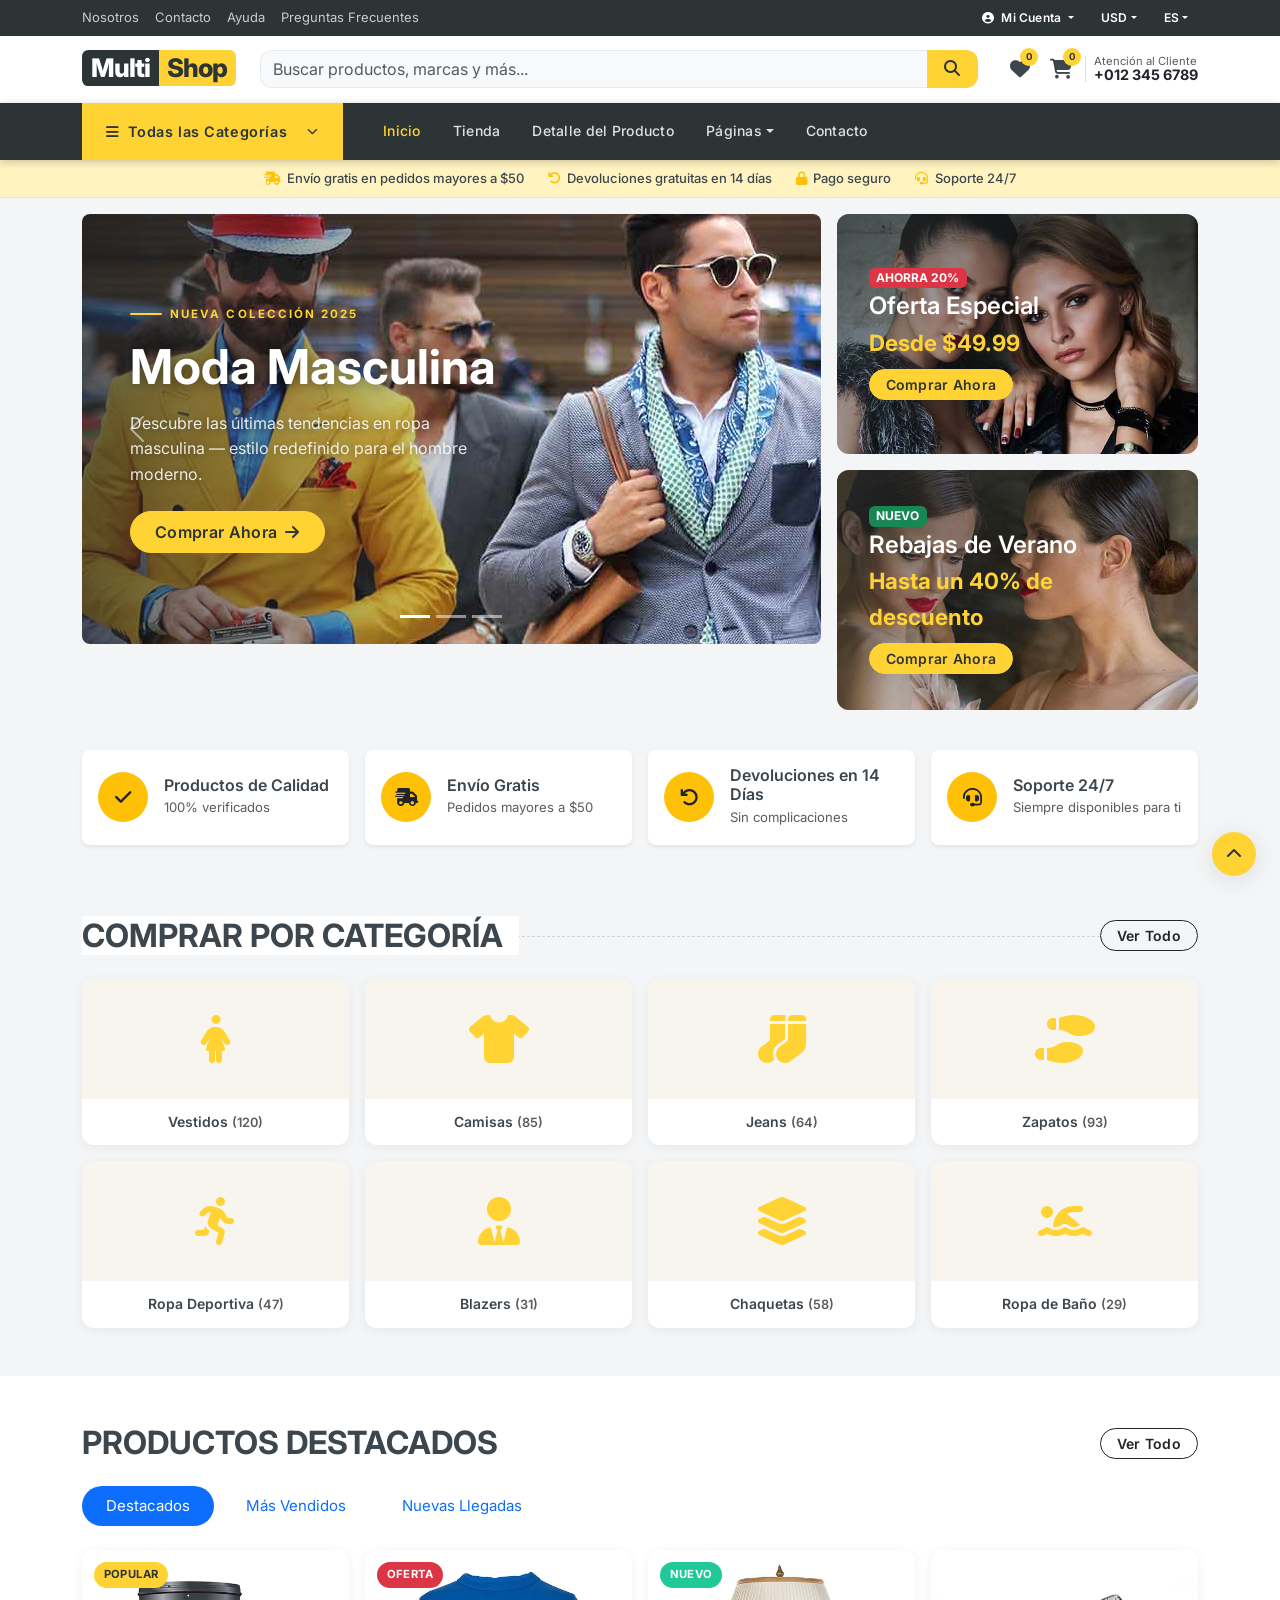
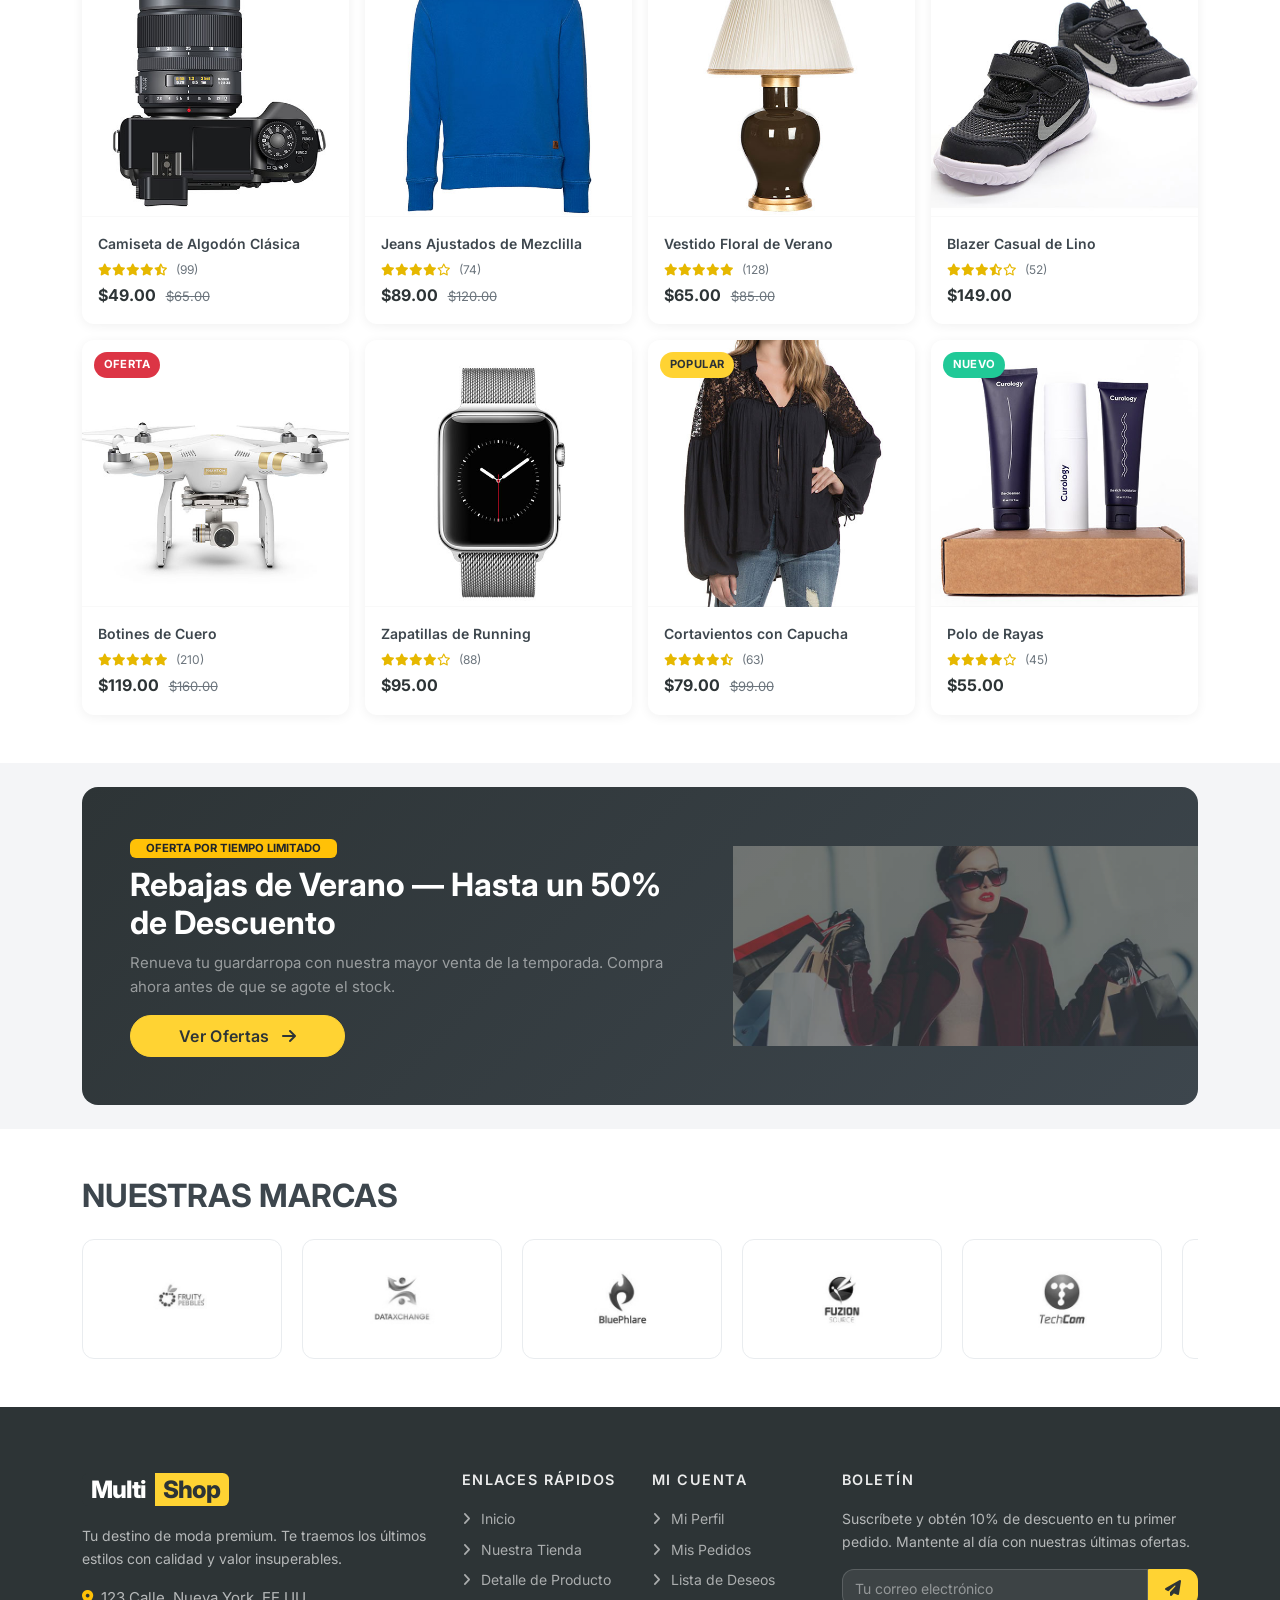
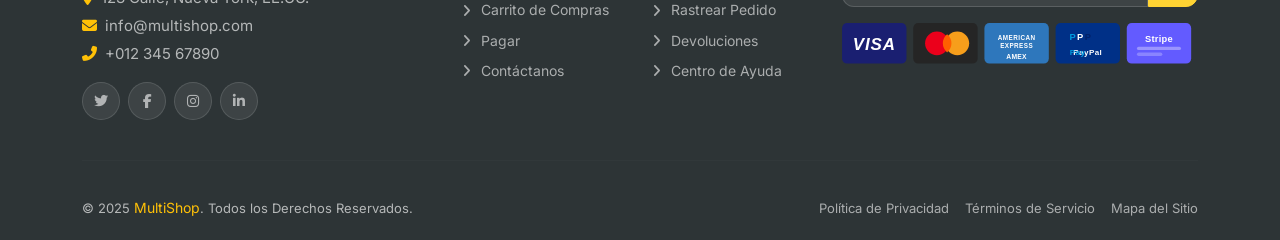
==== index.html @ b3a71e6d "Primer commit" ====
<!DOCTYPE html>
<html lang="es">
<head>
    <meta charset="utf-8">
    <title>MultiShop - Tienda de Moda en Línea</title>
    <meta name="viewport" content="width=device-width, initial-scale=1.0">
    <meta name="description" content="MultiShop - Tu destino de moda premium en línea">

    <!-- Favicon -->
    <link href="img/favicon.ico" rel="icon">

    <!-- Google Fonts: Inter -->
    <link rel="preconnect" href="https://fonts.googleapis.com">
    <link rel="preconnect" href="https://fonts.gstatic.com" crossorigin>
    <link href="https://fonts.googleapis.com/css2?family=Inter:wght@400;500;600;700;800&display=swap" rel="stylesheet">

    <!-- Font Awesome 6 -->
    <link href="https://cdnjs.cloudflare.com/ajax/libs/font-awesome/6.4.0/css/all.min.css" rel="stylesheet">

    <!-- Bootstrap 5.3 -->
    <link href="https://cdn.jsdelivr.net/npm/bootstrap@5.3.2/dist/css/bootstrap.min.css" rel="stylesheet">

    <!-- Custom CSS -->
    <link href="css/style.css" rel="stylesheet">
</head>
<body>

<!-- ===== TOPBAR ===== -->
<div class="topbar">
    <div class="container-xl">
        <div class="row align-items-center">
            <div class="col-lg-6 d-none d-lg-flex gap-3">
                <a href="#">Nosotros</a>
                <a href="contact.html">Contacto</a>
                <a href="#">Ayuda</a>
                <a href="#">Preguntas Frecuentes</a>
            </div>
            <div class="col-lg-6 d-flex align-items-center justify-content-center justify-content-lg-end gap-2">
                <div class="dropdown">
                    <button class="btn btn-sm btn-outline-secondary text-white border-0 dropdown-toggle" type="button" data-bs-toggle="dropdown">
                        <i class="fa fa-user-circle me-1"></i> Mi Cuenta
                    </button>
                    <ul class="dropdown-menu dropdown-menu-end">
                        <li><a class="dropdown-item" href="#"><i class="fa fa-sign-in-alt me-2"></i>Iniciar sesión</a></li>
                        <li><a class="dropdown-item" href="#"><i class="fa fa-user-plus me-2"></i>Registrarse</a></li>
                    </ul>
                </div>
                <div class="dropdown">
                    <button class="btn btn-sm btn-outline-secondary text-white border-0 dropdown-toggle" type="button" data-bs-toggle="dropdown">USD</button>
                    <ul class="dropdown-menu dropdown-menu-end">
                        <li><button class="dropdown-item" type="button">EUR</button></li>
                        <li><button class="dropdown-item" type="button">GBP</button></li>
                        <li><button class="dropdown-item" type="button">CAD</button></li>
                    </ul>
                </div>
                <div class="dropdown">
                    <button class="btn btn-sm btn-outline-secondary text-white border-0 dropdown-toggle" type="button" data-bs-toggle="dropdown">ES</button>
                    <ul class="dropdown-menu dropdown-menu-end">
                        <li><button class="dropdown-item" type="button">EN</button></li>
                        <li><button class="dropdown-item" type="button">FR</button></li>
                        <li><button class="dropdown-item" type="button">DE</button></li>
                    </ul>
                </div>
            </div>
        </div>
    </div>
</div>
<!-- ===== /TOPBAR ===== -->

<!-- ===== HEADER ===== -->
<header class="site-header">
    <div class="container-xl">
        <div class="row align-items-center gy-2">
            <div class="col-auto">
                <a href="index.html" class="text-decoration-none d-flex align-items-center">
                    <span class="site-logo">
                        <span class="logo-part-1">Multi</span><span class="logo-part-2">Shop</span>
                    </span>
                </a>
            </div>
            <div class="col">
                <form class="search-bar d-flex" action="#">
                    <input type="text" class="form-control" placeholder="Buscar productos, marcas y más...">
                    <button class="btn-search" type="submit"><i class="fa fa-search"></i></button>
                </form>
            </div>
            <div class="col-auto header-icons d-none d-lg-flex align-items-center gap-1">
                <a href="#" title="Lista de Deseos">
                    <i class="fa fa-heart"></i>
                    <span class="badge-count">0</span>
                </a>
                <a href="cart.html" title="Carrito">
                    <i class="fa fa-shopping-cart"></i>
                    <span class="badge-count">0</span>
                </a>
                <div class="ps-2 border-start">
                    <div class="d-flex flex-column lh-1">
                        <small class="text-muted" style="font-size:.7rem;">Atención al Cliente</small>
                        <strong class="text-dark" style="font-size:.9rem;">+012 345 6789</strong>
                    </div>
                </div>
            </div>
        </div>
    </div>
</header>
<!-- ===== /HEADER ===== -->

<!-- ===== MAIN NAVBAR ===== -->
<div class="main-nav">
    <div class="container-xl">
        <div class="row">
            <!-- Categories dropdown -->
            <div class="col-lg-3 d-none d-lg-flex align-items-stretch position-relative">
                <button class="cat-dropdown-btn w-100 d-flex align-items-center justify-content-between"
                    type="button" data-bs-toggle="collapse" data-bs-target="#catSidebar" aria-expanded="false">
                    <span><i class="fa fa-bars me-2"></i>Todas las Categorías</span>
                    <i class="fa fa-chevron-down fa-xs"></i>
                </button>
                <div class="collapse cat-sidebar" id="catSidebar">
                    <div class="nav flex-column">
                        <div class="nav-item dropdown dropend">
                            <a class="nav-link dropdown-toggle" href="#" data-bs-toggle="dropdown">
                                <span><i class="fa fa-tshirt me-2 text-muted"></i>Vestidos</span>
                                <i class="fa fa-chevron-right fa-xs"></i>
                            </a>
                            <ul class="dropdown-menu">
                                <li><a class="dropdown-item" href="#">Vestidos de Hombre</a></li>
                                <li><a class="dropdown-item" href="#">Vestidos de Mujer</a></li>
                                <li><a class="dropdown-item" href="#">Ropa de Bebé</a></li>
                            </ul>
                        </div>
                        <a href="#" class="nav-link"><i class="fa fa-vest me-2 text-muted"></i>Camisas</a>
                        <a href="#" class="nav-link"><i class="fa fa-socks me-2 text-muted"></i>Jeans</a>
                        <a href="#" class="nav-link"><i class="fa fa-swimmer me-2 text-muted"></i>Ropa de Baño</a>
                        <a href="#" class="nav-link"><i class="fa fa-bed me-2 text-muted"></i>Ropa de Dormir</a>
                        <a href="#" class="nav-link"><i class="fa fa-running me-2 text-muted"></i>Ropa Deportiva</a>
                        <a href="#" class="nav-link"><i class="fa fa-user me-2 text-muted"></i>Monos</a>
                        <a href="#" class="nav-link"><i class="fa fa-briefcase me-2 text-muted"></i>Blazers</a>
                        <a href="#" class="nav-link"><i class="fa fa-wind me-2 text-muted"></i>Chaquetas</a>
                        <a href="#" class="nav-link"><i class="fa fa-shoe-prints me-2 text-muted"></i>Zapatos</a>
                    </div>
                </div>
            </div>
            <!-- Main menu -->
            <div class="col-lg-9">
                <nav class="navbar navbar-expand-lg navbar-dark bg-transparent py-0">
                    <a href="index.html" class="text-decoration-none d-flex d-lg-none align-items-center me-auto py-2">
                        <span class="logo-part-1" style="font-size:1.3rem;">Multi</span><span class="logo-part-2" style="font-size:1.3rem;">Shop</span>
                    </a>
                    <button class="navbar-toggler ms-2" type="button" data-bs-toggle="collapse" data-bs-target="#mainNav">
                        <span class="navbar-toggler-icon"></span>
                    </button>
                    <div class="collapse navbar-collapse" id="mainNav">
                        <ul class="navbar-nav me-auto py-0">
                            <li class="nav-item"><a class="nav-link active" href="index.html">Inicio</a></li>
                            <li class="nav-item"><a class="nav-link" href="shop.html">Tienda</a></li>
                            <li class="nav-item"><a class="nav-link" href="detail.html">Detalle del Producto</a></li>
                            <li class="nav-item dropdown">
                                <a class="nav-link dropdown-toggle" href="#" data-bs-toggle="dropdown">Páginas</a>
                                <ul class="dropdown-menu">
                                    <li><a class="dropdown-item" href="cart.html">Carrito de Compras</a></li>
                                    <li><a class="dropdown-item" href="checkout.html">Pagar</a></li>
                                </ul>
                            </li>
                            <li class="nav-item"><a class="nav-link" href="contact.html">Contacto</a></li>
                        </ul>
                        <div class="d-flex d-lg-none align-items-center gap-3 py-2">
                            <a href="#" class="text-white"><i class="fa fa-heart"></i> Lista de Deseos</a>
                            <a href="cart.html" class="text-white"><i class="fa fa-shopping-cart"></i> Carrito</a>
                        </div>
                    </div>
                </nav>
            </div>
        </div>
    </div>
</div>
<!-- ===== /MAIN NAVBAR ===== -->

<!-- ===== INFO BAR ===== -->
<div class="info-bar d-none d-md-block">
    <div class="container-xl">
        <div class="row justify-content-center">
            <div class="col-auto info-bar-item"><i class="fa fa-shipping-fast text-warning"></i> Envío gratis en pedidos mayores a $50</div>
            <div class="col-auto info-bar-item"><i class="fa fa-undo text-warning"></i> Devoluciones gratuitas en 14 días</div>
            <div class="col-auto info-bar-item"><i class="fa fa-lock text-warning"></i> Pago seguro</div>
            <div class="col-auto info-bar-item"><i class="fa fa-headset text-warning"></i> Soporte 24/7</div>
        </div>
    </div>
</div>
<!-- ===== /INFO BAR ===== -->

<!-- ===== HERO + OFFER BANNERS ===== -->
<section class="py-3">
    <div class="container-xl">
        <div class="row g-3">
            <div class="col-lg-8">
                <div id="header-carousel" class="carousel slide carousel-fade" data-bs-ride="carousel" data-bs-interval="4000">
                    <div class="carousel-indicators">
                        <button type="button" data-bs-target="#header-carousel" data-bs-slide-to="0" class="active"></button>
                        <button type="button" data-bs-target="#header-carousel" data-bs-slide-to="1"></button>
                        <button type="button" data-bs-target="#header-carousel" data-bs-slide-to="2"></button>
                    </div>
                    <div class="carousel-inner rounded-3 overflow-hidden" style="height:430px;">
                        <div class="carousel-item active h-100">
                            <img src="img/carousel-1.jpg" class="d-block w-100 h-100" style="object-fit:cover;" alt="Moda Masculina">
                            <div class="carousel-caption d-flex flex-column justify-content-center text-start ps-5" style="background:linear-gradient(90deg,rgba(30,30,30,.7) 0%,transparent 70%);inset:0;">
                                <div class="d-flex align-items-center gap-2 mb-3">
                                    <span style="display:inline-block;width:32px;height:2px;background:#FFD333;border-radius:2px;"></span>
                                    <span style="font-size:.72rem;font-weight:700;letter-spacing:.18em;color:#FFD333;text-transform:uppercase;">Nueva Colección 2025</span>
                                </div>
                                <h1 class="display-5 fw-800 text-white mb-3" style="text-shadow:0 2px 12px rgba(0,0,0,.4);line-height:1.15;">Moda Masculina</h1>
                                <p class="mb-4 d-none d-md-block" style="color:rgba(255,255,255,.88);font-size:1rem;font-weight:400;max-width:340px;line-height:1.6;text-shadow:0 1px 6px rgba(0,0,0,.3);">Descubre las últimas tendencias en ropa masculina — estilo redefinido para el hombre moderno.</p>
                                <a href="shop.html" class="btn btn-primary rounded-pill px-4 py-2 d-inline-flex align-items-center gap-2" style="width:fit-content;">Comprar Ahora <i class="fa fa-arrow-right"></i></a>
                            </div>
                        </div>
                        <div class="carousel-item h-100">
                            <img src="img/carousel-2.jpg" class="d-block w-100 h-100" style="object-fit:cover;" alt="Moda Femenina">
                            <div class="carousel-caption d-flex flex-column justify-content-center text-start ps-5" style="background:linear-gradient(90deg,rgba(30,30,30,.7) 0%,transparent 70%);inset:0;">
                                <div class="d-flex align-items-center gap-2 mb-3">
                                    <span style="display:inline-block;width:32px;height:2px;background:#FFD333;border-radius:2px;"></span>
                                    <span style="font-size:.72rem;font-weight:700;letter-spacing:.18em;color:#FFD333;text-transform:uppercase;">Tendencia Actual</span>
                                </div>
                                <h1 class="display-5 fw-800 text-white mb-3" style="text-shadow:0 2px 12px rgba(0,0,0,.4);line-height:1.15;">Moda Femenina</h1>
                                <p class="mb-4 d-none d-md-block" style="color:rgba(255,255,255,.88);font-size:1rem;font-weight:400;max-width:340px;line-height:1.6;text-shadow:0 1px 6px rgba(0,0,0,.3);">Estilos elegantes para cada ocasión — desde looks casuales hasta impresionantes conjuntos de noche.</p>
                                <a href="shop.html" class="btn btn-primary rounded-pill px-4 py-2 d-inline-flex align-items-center gap-2" style="width:fit-content;">Comprar Ahora <i class="fa fa-arrow-right"></i></a>
                            </div>
                        </div>
                        <div class="carousel-item h-100">
                            <img src="img/carousel-3.jpg" class="d-block w-100 h-100" style="object-fit:cover;" alt="Colección Infantil">
                            <div class="carousel-caption d-flex flex-column justify-content-center text-start ps-5" style="background:linear-gradient(90deg,rgba(30,30,30,.7) 0%,transparent 70%);inset:0;">
                                <div class="d-flex align-items-center gap-2 mb-3">
                                    <span style="display:inline-block;width:32px;height:2px;background:#FFD333;border-radius:2px;"></span>
                                    <span style="font-size:.72rem;font-weight:700;letter-spacing:.18em;color:#FFD333;text-transform:uppercase;">Ahorra hasta un 30%</span>
                                </div>
                                <h1 class="display-5 fw-800 text-white mb-3" style="text-shadow:0 2px 12px rgba(0,0,0,.4);line-height:1.15;">Colección Infantil</h1>
                                <p class="mb-4 d-none d-md-block" style="color:rgba(255,255,255,.88);font-size:1rem;font-weight:400;max-width:340px;line-height:1.6;text-shadow:0 1px 6px rgba(0,0,0,.3);">Prendas divertidas, cómodas y elegantes diseñadas para moverse y crecer con los más pequeños.</p>
                                <a href="shop.html" class="btn btn-primary rounded-pill px-4 py-2 d-inline-flex align-items-center gap-2" style="width:fit-content;">Comprar Ahora <i class="fa fa-arrow-right"></i></a>
                            </div>
                        </div>
                    </div>
                    <button class="carousel-control-prev" type="button" data-bs-target="#header-carousel" data-bs-slide="prev">
                        <span class="carousel-control-prev-icon"></span>
                    </button>
                    <button class="carousel-control-next" type="button" data-bs-target="#header-carousel" data-bs-slide="next">
                        <span class="carousel-control-next-icon"></span>
                    </button>
                </div>
            </div>
            <div class="col-lg-4 d-flex flex-column gap-3">
                <div class="offer-banner flex-fill">
                    <img src="img/offer-1.jpg" alt="Oferta Especial">
                    <div class="offer-banner-overlay">
                        <span class="badge bg-danger mb-1" style="font-size:.75rem;">AHORRA 20%</span>
                        <h4 class="fw-700 mb-1">Oferta Especial</h4>
                        <span class="offer-price mb-2">Desde $49.99</span>
                        <a href="shop.html" class="btn btn-primary btn-sm rounded-pill px-3">Comprar Ahora</a>
                    </div>
                </div>
                <div class="offer-banner flex-fill">
                    <img src="img/offer-2.jpg" alt="Rebajas de Verano">
                    <div class="offer-banner-overlay">
                        <span class="badge bg-success mb-1" style="font-size:.75rem;">NUEVO</span>
                        <h4 class="fw-700 mb-1">Rebajas de Verano</h4>
                        <span class="offer-price mb-2">Hasta un 40% de descuento</span>
                        <a href="shop.html" class="btn btn-primary btn-sm rounded-pill px-3">Comprar Ahora</a>
                    </div>
                </div>
            </div>
        </div>
    </div>
</section>
<!-- ===== /HERO ===== -->

<!-- ===== FEATURES ===== -->
<section class="py-4">
    <div class="container-xl">
        <div class="row g-3">
            <div class="col-6 col-lg-3">
                <div class="d-flex align-items-center gap-3 bg-white rounded-3 p-3 shadow-sm h-100">
                    <div class="flex-shrink-0 d-flex align-items-center justify-content-center rounded-circle bg-warning" style="width:50px;height:50px;">
                        <i class="fa fa-check fa-lg text-dark"></i>
                    </div>
                    <div>
                        <h6 class="mb-0 fw-700">Productos de Calidad</h6>
                        <small class="text-muted">100% verificados</small>
                    </div>
                </div>
            </div>
            <div class="col-6 col-lg-3">
                <div class="d-flex align-items-center gap-3 bg-white rounded-3 p-3 shadow-sm h-100">
                    <div class="flex-shrink-0 d-flex align-items-center justify-content-center rounded-circle bg-warning" style="width:50px;height:50px;">
                        <i class="fa fa-shipping-fast fa-lg text-dark"></i>
                    </div>
                    <div>
                        <h6 class="mb-0 fw-700">Envío Gratis</h6>
                        <small class="text-muted">Pedidos mayores a $50</small>
                    </div>
                </div>
            </div>
            <div class="col-6 col-lg-3">
                <div class="d-flex align-items-center gap-3 bg-white rounded-3 p-3 shadow-sm h-100">
                    <div class="flex-shrink-0 d-flex align-items-center justify-content-center rounded-circle bg-warning" style="width:50px;height:50px;">
                        <i class="fa fa-undo fa-lg text-dark"></i>
                    </div>
                    <div>
                        <h6 class="mb-0 fw-700">Devoluciones en 14 Días</h6>
                        <small class="text-muted">Sin complicaciones</small>
                    </div>
                </div>
            </div>
            <div class="col-6 col-lg-3">
                <div class="d-flex align-items-center gap-3 bg-white rounded-3 p-3 shadow-sm h-100">
                    <div class="flex-shrink-0 d-flex align-items-center justify-content-center rounded-circle bg-warning" style="width:50px;height:50px;">
                        <i class="fa fa-headset fa-lg text-dark"></i>
                    </div>
                    <div>
                        <h6 class="mb-0 fw-700">Soporte 24/7</h6>
                        <small class="text-muted">Siempre disponibles para ti</small>
                    </div>
                </div>
            </div>
        </div>
    </div>
</section>
<!-- ===== /FEATURES ===== -->

<!-- ===== CATEGORIES ===== -->
<section class="py-5">
    <div class="container-xl">
        <div class="d-flex align-items-center justify-content-between mb-4">
            <h2 class="section-title position-relative text-uppercase mb-0 w-100">
                <span class="bg-body pe-3">Comprar por Categoría</span>
            </h2>
            <a href="shop.html" class="btn btn-outline-dark btn-sm rounded-pill px-3 flex-shrink-0">Ver Todo</a>
        </div>
        <div class="row g-3">
            <div class="col-6 col-md-4 col-lg-3">
                <a href="shop.html" class="text-decoration-none">
                    <div class="cat-card">
                        <div class="cat-img-wrap"><i class="fa fa-person-dress"></i></div>
                        <div class="cat-title">Vestidos <span class="text-muted fw-400" style="font-size:.8rem;">(120)</span></div>
                    </div>
                </a>
            </div>
            <div class="col-6 col-md-4 col-lg-3">
                <a href="shop.html" class="text-decoration-none">
                    <div class="cat-card">
                        <div class="cat-img-wrap"><i class="fa fa-shirt"></i></div>
                        <div class="cat-title">Camisas <span class="text-muted fw-400" style="font-size:.8rem;">(85)</span></div>
                    </div>
                </a>
            </div>
            <div class="col-6 col-md-4 col-lg-3">
                <a href="shop.html" class="text-decoration-none">
                    <div class="cat-card">
                        <div class="cat-img-wrap"><i class="fa fa-socks"></i></div>
                        <div class="cat-title">Jeans <span class="text-muted fw-400" style="font-size:.8rem;">(64)</span></div>
                    </div>
                </a>
            </div>
            <div class="col-6 col-md-4 col-lg-3">
                <a href="shop.html" class="text-decoration-none">
                    <div class="cat-card">
                        <div class="cat-img-wrap"><i class="fa fa-shoe-prints"></i></div>
                        <div class="cat-title">Zapatos <span class="text-muted fw-400" style="font-size:.8rem;">(93)</span></div>
                    </div>
                </a>
            </div>
            <div class="col-6 col-md-4 col-lg-3">
                <a href="shop.html" class="text-decoration-none">
                    <div class="cat-card">
                        <div class="cat-img-wrap"><i class="fa fa-person-running"></i></div>
                        <div class="cat-title">Ropa Deportiva <span class="text-muted fw-400" style="font-size:.8rem;">(47)</span></div>
                    </div>
                </a>
            </div>
            <div class="col-6 col-md-4 col-lg-3">
                <a href="shop.html" class="text-decoration-none">
                    <div class="cat-card">
                        <div class="cat-img-wrap"><i class="fa fa-user-tie"></i></div>
                        <div class="cat-title">Blazers <span class="text-muted fw-400" style="font-size:.8rem;">(31)</span></div>
                    </div>
                </a>
            </div>
            <div class="col-6 col-md-4 col-lg-3">
                <a href="shop.html" class="text-decoration-none">
                    <div class="cat-card">
                        <div class="cat-img-wrap"><i class="fa fa-layer-group"></i></div>
                        <div class="cat-title">Chaquetas <span class="text-muted fw-400" style="font-size:.8rem;">(58)</span></div>
                    </div>
                </a>
            </div>
            <div class="col-6 col-md-4 col-lg-3">
                <a href="shop.html" class="text-decoration-none">
                    <div class="cat-card">
                        <div class="cat-img-wrap"><i class="fa fa-person-swimming"></i></div>
                        <div class="cat-title">Ropa de Baño <span class="text-muted fw-400" style="font-size:.8rem;">(29)</span></div>
                    </div>
                </a>
            </div>
        </div>
    </div>
</section>
<!-- ===== /CATEGORIES ===== -->

<!-- ===== FEATURED PRODUCTS ===== -->
<section class="py-5 bg-white">
    <div class="container-xl">
        <div class="d-flex align-items-center justify-content-between mb-4">
            <h2 class="section-title position-relative text-uppercase mb-0 w-100">
                <span class="bg-white pe-3">Productos Destacados</span>
            </h2>
            <a href="shop.html" class="btn btn-outline-dark btn-sm rounded-pill px-3 flex-shrink-0">Ver Todo</a>
        </div>
        <!-- Product Tabs -->
        <ul class="nav nav-pills mb-4 gap-2" id="productTabs">
            <li class="nav-item">
                <button class="nav-link active rounded-pill px-4" data-bs-toggle="pill" data-bs-target="#tab-featured">Destacados</button>
            </li>
            <li class="nav-item">
                <button class="nav-link rounded-pill px-4" data-bs-toggle="pill" data-bs-target="#tab-bestseller">Más Vendidos</button>
            </li>
            <li class="nav-item">
                <button class="nav-link rounded-pill px-4" data-bs-toggle="pill" data-bs-target="#tab-new">Nuevas Llegadas</button>
            </li>
        </ul>
        <div class="tab-content">
            <div class="tab-pane fade show active" id="tab-featured">
                <div class="row g-3">
                    <!-- Product 1 -->
                    <div class="col-6 col-md-4 col-lg-3">
                        <div class="product-card">
                            <div class="product-img-wrap">
                                <span class="product-badge badge-hot">Popular</span>
                                <img src="img/product-1.jpg" alt="Producto">
                                <div class="product-actions">
                                    <button class="btn-action" title="Lista de Deseos"><i class="fa fa-heart"></i></button>
                                    <a href="shop.html" class="btn-add-cart"><i class="fa fa-shopping-cart me-1"></i> Agregar al Carrito</a>
                                    <button class="btn-action" title="Vista Rápida"><i class="fa fa-eye"></i></button>
                                </div>
                            </div>
                            <div class="product-info">
                                <a href="detail.html" class="product-name">Camiseta de Algodón Clásica</a>
                                <div class="d-flex align-items-center gap-1 my-1">
                                    <div class="product-rating">
                                        <i class="fa fa-star"></i><i class="fa fa-star"></i><i class="fa fa-star"></i><i class="fa fa-star"></i><i class="fa fa-star-half-alt"></i>
                                    </div>
                                    <span class="product-rating"><span>(99)</span></span>
                                </div>
                                <div class="product-price">$49.00 <del>$65.00</del></div>
                            </div>
                        </div>
                    </div>
                    <!-- Product 2 -->
                    <div class="col-6 col-md-4 col-lg-3">
                        <div class="product-card">
                            <div class="product-img-wrap">
                                <span class="product-badge badge-sale">Oferta</span>
                                <img src="img/product-2.jpg" alt="Producto">
                                <div class="product-actions">
                                    <button class="btn-action" title="Lista de Deseos"><i class="fa fa-heart"></i></button>
                                    <a href="shop.html" class="btn-add-cart"><i class="fa fa-shopping-cart me-1"></i> Agregar al Carrito</a>
                                    <button class="btn-action" title="Vista Rápida"><i class="fa fa-eye"></i></button>
                                </div>
                            </div>
                            <div class="product-info">
                                <a href="detail.html" class="product-name">Jeans Ajustados de Mezclilla</a>
                                <div class="d-flex align-items-center gap-1 my-1">
                                    <div class="product-rating">
                                        <i class="fa fa-star"></i><i class="fa fa-star"></i><i class="fa fa-star"></i><i class="fa fa-star"></i><i class="far fa-star"></i>
                                    </div>
                                    <span class="product-rating"><span>(74)</span></span>
                                </div>
                                <div class="product-price">$89.00 <del>$120.00</del></div>
                            </div>
                        </div>
                    </div>
                    <!-- Product 3 -->
                    <div class="col-6 col-md-4 col-lg-3">
                        <div class="product-card">
                            <div class="product-img-wrap">
                                <span class="product-badge badge-new">Nuevo</span>
                                <img src="img/product-3.jpg" alt="Producto">
                                <div class="product-actions">
                                    <button class="btn-action" title="Lista de Deseos"><i class="fa fa-heart"></i></button>
                                    <a href="shop.html" class="btn-add-cart"><i class="fa fa-shopping-cart me-1"></i> Agregar al Carrito</a>
                                    <button class="btn-action" title="Vista Rápida"><i class="fa fa-eye"></i></button>
                                </div>
                            </div>
                            <div class="product-info">
                                <a href="detail.html" class="product-name">Vestido Floral de Verano</a>
                                <div class="d-flex align-items-center gap-1 my-1">
                                    <div class="product-rating">
                                        <i class="fa fa-star"></i><i class="fa fa-star"></i><i class="fa fa-star"></i><i class="fa fa-star"></i><i class="fa fa-star"></i>
                                    </div>
                                    <span class="product-rating"><span>(128)</span></span>
                                </div>
                                <div class="product-price">$65.00 <del>$85.00</del></div>
                            </div>
                        </div>
                    </div>
                    <!-- Product 4 -->
                    <div class="col-6 col-md-4 col-lg-3">
                        <div class="product-card">
                            <div class="product-img-wrap">
                                <img src="img/product-4.jpg" alt="Producto">
                                <div class="product-actions">
                                    <button class="btn-action" title="Lista de Deseos"><i class="fa fa-heart"></i></button>
                                    <a href="shop.html" class="btn-add-cart"><i class="fa fa-shopping-cart me-1"></i> Agregar al Carrito</a>
                                    <button class="btn-action" title="Vista Rápida"><i class="fa fa-eye"></i></button>
                                </div>
                            </div>
                            <div class="product-info">
                                <a href="detail.html" class="product-name">Blazer Casual de Lino</a>
                                <div class="d-flex align-items-center gap-1 my-1">
                                    <div class="product-rating">
                                        <i class="fa fa-star"></i><i class="fa fa-star"></i><i class="fa fa-star"></i><i class="fa fa-star-half-alt"></i><i class="far fa-star"></i>
                                    </div>
                                    <span class="product-rating"><span>(52)</span></span>
                                </div>
                                <div class="product-price">$149.00</div>
                            </div>
                        </div>
                    </div>
                    <!-- Product 5 -->
                    <div class="col-6 col-md-4 col-lg-3">
                        <div class="product-card">
                            <div class="product-img-wrap">
                                <span class="product-badge badge-sale">Oferta</span>
                                <img src="img/product-5.jpg" alt="Producto">
                                <div class="product-actions">
                                    <button class="btn-action" title="Lista de Deseos"><i class="fa fa-heart"></i></button>
                                    <a href="shop.html" class="btn-add-cart"><i class="fa fa-shopping-cart me-1"></i> Agregar al Carrito</a>
                                    <button class="btn-action" title="Vista Rápida"><i class="fa fa-eye"></i></button>
                                </div>
                            </div>
                            <div class="product-info">
                                <a href="detail.html" class="product-name">Botines de Cuero</a>
                                <div class="d-flex align-items-center gap-1 my-1">
                                    <div class="product-rating">
                                        <i class="fa fa-star"></i><i class="fa fa-star"></i><i class="fa fa-star"></i><i class="fa fa-star"></i><i class="fa fa-star"></i>
                                    </div>
                                    <span class="product-rating"><span>(210)</span></span>
                                </div>
                                <div class="product-price">$119.00 <del>$160.00</del></div>
                            </div>
                        </div>
                    </div>
                    <!-- Product 6 -->
                    <div class="col-6 col-md-4 col-lg-3">
                        <div class="product-card">
                            <div class="product-img-wrap">
                                <img src="img/product-6.jpg" alt="Producto">
                                <div class="product-actions">
                                    <button class="btn-action" title="Lista de Deseos"><i class="fa fa-heart"></i></button>
                                    <a href="shop.html" class="btn-add-cart"><i class="fa fa-shopping-cart me-1"></i> Agregar al Carrito</a>
                                    <button class="btn-action" title="Vista Rápida"><i class="fa fa-eye"></i></button>
                                </div>
                            </div>
                            <div class="product-info">
                                <a href="detail.html" class="product-name">Zapatillas de Running</a>
                                <div class="d-flex align-items-center gap-1 my-1">
                                    <div class="product-rating">
                                        <i class="fa fa-star"></i><i class="fa fa-star"></i><i class="fa fa-star"></i><i class="fa fa-star"></i><i class="far fa-star"></i>
                                    </div>
                                    <span class="product-rating"><span>(88)</span></span>
                                </div>
                                <div class="product-price">$95.00</div>
                            </div>
                        </div>
                    </div>
                    <!-- Product 7 -->
                    <div class="col-6 col-md-4 col-lg-3">
                        <div class="product-card">
                            <div class="product-img-wrap">
                                <span class="product-badge badge-hot">Popular</span>
                                <img src="img/product-7.jpg" alt="Producto">
                                <div class="product-actions">
                                    <button class="btn-action" title="Lista de Deseos"><i class="fa fa-heart"></i></button>
                                    <a href="shop.html" class="btn-add-cart"><i class="fa fa-shopping-cart me-1"></i> Agregar al Carrito</a>
                                    <button class="btn-action" title="Vista Rápida"><i class="fa fa-eye"></i></button>
                                </div>
                            </div>
                            <div class="product-info">
                                <a href="detail.html" class="product-name">Cortavientos con Capucha</a>
                                <div class="d-flex align-items-center gap-1 my-1">
                                    <div class="product-rating">
                                        <i class="fa fa-star"></i><i class="fa fa-star"></i><i class="fa fa-star"></i><i class="fa fa-star"></i><i class="fa fa-star-half-alt"></i>
                                    </div>
                                    <span class="product-rating"><span>(63)</span></span>
                                </div>
                                <div class="product-price">$79.00 <del>$99.00</del></div>
                            </div>
                        </div>
                    </div>
                    <!-- Product 8 -->
                    <div class="col-6 col-md-4 col-lg-3">
                        <div class="product-card">
                            <div class="product-img-wrap">
                                <span class="product-badge badge-new">Nuevo</span>
                                <img src="img/product-8.jpg" alt="Producto">
                                <div class="product-actions">
                                    <button class="btn-action" title="Lista de Deseos"><i class="fa fa-heart"></i></button>
                                    <a href="shop.html" class="btn-add-cart"><i class="fa fa-shopping-cart me-1"></i> Agregar al Carrito</a>
                                    <button class="btn-action" title="Vista Rápida"><i class="fa fa-eye"></i></button>
                                </div>
                            </div>
                            <div class="product-info">
                                <a href="detail.html" class="product-name">Polo de Rayas</a>
                                <div class="d-flex align-items-center gap-1 my-1">
                                    <div class="product-rating">
                                        <i class="fa fa-star"></i><i class="fa fa-star"></i><i class="fa fa-star"></i><i class="fa fa-star"></i><i class="far fa-star"></i>
                                    </div>
                                    <span class="product-rating"><span>(45)</span></span>
                                </div>
                                <div class="product-price">$55.00</div>
                            </div>
                        </div>
                    </div>
                </div>
            </div>
            <!-- Best Seller tab -->
            <div class="tab-pane fade" id="tab-bestseller">
                <div class="row g-3">
                    <div class="col-6 col-md-4 col-lg-3">
                        <div class="product-card">
                            <div class="product-img-wrap">
                                <span class="product-badge badge-hot">Popular</span>
                                <img src="img/product-3.jpg" alt="Producto">
                                <div class="product-actions">
                                    <button class="btn-action"><i class="fa fa-heart"></i></button>
                                    <a href="shop.html" class="btn-add-cart"><i class="fa fa-shopping-cart me-1"></i> Agregar al Carrito</a>
                                    <button class="btn-action"><i class="fa fa-eye"></i></button>
                                </div>
                            </div>
                            <div class="product-info">
                                <a href="detail.html" class="product-name">Sudadera con Capucha Premium</a>
                                <div class="product-rating my-1"><i class="fa fa-star"></i><i class="fa fa-star"></i><i class="fa fa-star"></i><i class="fa fa-star"></i><i class="fa fa-star"></i> <span>(305)</span></div>
                                <div class="product-price">$85.00 <del>$110.00</del></div>
                            </div>
                        </div>
                    </div>
                    <div class="col-6 col-md-4 col-lg-3">
                        <div class="product-card">
                            <div class="product-img-wrap">
                                <img src="img/product-4.jpg" alt="Producto">
                                <div class="product-actions">
                                    <button class="btn-action"><i class="fa fa-heart"></i></button>
                                    <a href="shop.html" class="btn-add-cart"><i class="fa fa-shopping-cart me-1"></i> Agregar al Carrito</a>
                                    <button class="btn-action"><i class="fa fa-eye"></i></button>
                                </div>
                            </div>
                            <div class="product-info">
                                <a href="detail.html" class="product-name">Camisa Oxford de Botones</a>
                                <div class="product-rating my-1"><i class="fa fa-star"></i><i class="fa fa-star"></i><i class="fa fa-star"></i><i class="fa fa-star"></i><i class="far fa-star"></i> <span>(187)</span></div>
                                <div class="product-price">$72.00</div>
                            </div>
                        </div>
                    </div>
                </div>
            </div>
            <!-- New Arrivals tab -->
            <div class="tab-pane fade" id="tab-new">
                <div class="row g-3">
                    <div class="col-6 col-md-4 col-lg-3">
                        <div class="product-card">
                            <div class="product-img-wrap">
                                <span class="product-badge badge-new">Nuevo</span>
                                <img src="img/product-5.jpg" alt="Producto">
                                <div class="product-actions">
                                    <button class="btn-action"><i class="fa fa-heart"></i></button>
                                    <a href="shop.html" class="btn-add-cart"><i class="fa fa-shopping-cart me-1"></i> Agregar al Carrito</a>
                                    <button class="btn-action"><i class="fa fa-eye"></i></button>
                                </div>
                            </div>
                            <div class="product-info">
                                <a href="detail.html" class="product-name">Chaqueta Vaquera Cropped</a>
                                <div class="product-rating my-1"><i class="fa fa-star"></i><i class="fa fa-star"></i><i class="fa fa-star"></i><i class="fa fa-star-half-alt"></i><i class="far fa-star"></i> <span>(22)</span></div>
                                <div class="product-price">$110.00</div>
                            </div>
                        </div>
                    </div>
                </div>
            </div>
        </div>
    </div>
</section>
<!-- ===== /FEATURED PRODUCTS ===== -->

<!-- ===== PROMO BANNER ===== -->
<section class="py-4">
    <div class="container-xl">
        <div class="rounded-4 overflow-hidden position-relative" style="background:linear-gradient(135deg,#2d3436 0%,#3d464d 100%);min-height:200px;">
            <div class="row align-items-center h-100 g-0">
                <div class="col-md-7 p-4 p-md-5">
                    <span class="badge bg-warning text-dark mb-2 px-3 py-1">OFERTA POR TIEMPO LIMITADO</span>
                    <h2 class="text-white fw-800 mb-2">Rebajas de Verano — Hasta un 50% de Descuento</h2>
                    <p class="text-white-50 mb-3">Renueva tu guardarropa con nuestra mayor venta de la temporada. Compra ahora antes de que se agote el stock.</p>
                    <a href="shop.html" class="btn btn-primary rounded-pill px-5 py-2 fw-600">Ver Ofertas <i class="fa fa-arrow-right ms-2"></i></a>
                </div>
                <div class="col-md-5 d-none d-md-flex align-items-end justify-content-center" style="height:200px;overflow:hidden;">
                    <img src="img/carousel-2.jpg" alt="Oferta" style="width:100%;height:100%;object-fit:cover;opacity:.35;">
                </div>
            </div>
        </div>
    </div>
</section>
<!-- ===== /PROMO BANNER ===== -->

<!-- ===== VENDORS ===== -->
<section class="py-5 bg-white">
    <div class="container-xl">
        <h2 class="section-title position-relative text-uppercase mb-4 w-100">
            <span class="bg-white pe-3">Nuestras Marcas</span>
        </h2>
        <div class="vendor-marquee-wrapper">
            <div class="vendor-marquee">
                <div class="vendor-card"><img src="img/vendor-1.jpg" alt="Marca 1"></div>
                <div class="vendor-card"><img src="img/vendor-2.jpg" alt="Marca 2"></div>
                <div class="vendor-card"><img src="img/vendor-3.jpg" alt="Marca 3"></div>
                <div class="vendor-card"><img src="img/vendor-4.jpg" alt="Marca 4"></div>
                <div class="vendor-card"><img src="img/vendor-5.jpg" alt="Marca 5"></div>
                <div class="vendor-card"><img src="img/vendor-6.jpg" alt="Marca 6"></div>
                <!-- Duplicados para bucle infinito -->
                <div class="vendor-card" aria-hidden="true"><img src="img/vendor-1.jpg" alt=""></div>
                <div class="vendor-card" aria-hidden="true"><img src="img/vendor-2.jpg" alt=""></div>
                <div class="vendor-card" aria-hidden="true"><img src="img/vendor-3.jpg" alt=""></div>
                <div class="vendor-card" aria-hidden="true"><img src="img/vendor-4.jpg" alt=""></div>
                <div class="vendor-card" aria-hidden="true"><img src="img/vendor-5.jpg" alt=""></div>
                <div class="vendor-card" aria-hidden="true"><img src="img/vendor-6.jpg" alt=""></div>
            </div>
        </div>
    </div>
</section>
<!-- ===== /VENDORS ===== -->

<!-- ===== FOOTER ===== -->
<footer class="site-footer">
    <div class="container-xl">
        <div class="row g-4 pb-4">
            <div class="col-lg-4 col-md-6">
                <div class="mb-3">
                    <span class="logo-part-1" style="font-size:1.5rem;">Multi</span><span class="logo-part-2" style="font-size:1.5rem;">Shop</span>
                </div>
                <p style="font-size:.875rem;">Tu destino de moda premium. Te traemos los últimos estilos con calidad y valor insuperables.</p>
                <div class="mb-3">
                    <p class="mb-1"><i class="fa fa-map-marker-alt text-warning me-2"></i>123 Calle, Nueva York, EE.UU.</p>
                    <p class="mb-1"><i class="fa fa-envelope text-warning me-2"></i>info@multishop.com</p>
                    <p class="mb-0"><i class="fa fa-phone-alt text-warning me-2"></i>+012 345 67890</p>
                </div>
                <div class="d-flex gap-2">
                    <a href="#" class="social-btn"><i class="fab fa-twitter"></i></a>
                    <a href="#" class="social-btn"><i class="fab fa-facebook-f"></i></a>
                    <a href="#" class="social-btn"><i class="fab fa-instagram"></i></a>
                    <a href="#" class="social-btn"><i class="fab fa-linkedin-in"></i></a>
                </div>
            </div>
            <div class="col-lg-2 col-md-3 col-6">
                <h5>Enlaces Rápidos</h5>
                <div class="d-flex flex-column gap-2">
                    <a href="index.html"><i class="fa fa-angle-right me-1"></i>Inicio</a>
                    <a href="shop.html"><i class="fa fa-angle-right me-1"></i>Nuestra Tienda</a>
                    <a href="detail.html"><i class="fa fa-angle-right me-1"></i>Detalle de Producto</a>
                    <a href="cart.html"><i class="fa fa-angle-right me-1"></i>Carrito de Compras</a>
                    <a href="checkout.html"><i class="fa fa-angle-right me-1"></i>Pagar</a>
                    <a href="contact.html"><i class="fa fa-angle-right me-1"></i>Contáctanos</a>
                </div>
            </div>
            <div class="col-lg-2 col-md-3 col-6">
                <h5>Mi Cuenta</h5>
                <div class="d-flex flex-column gap-2">
                    <a href="#"><i class="fa fa-angle-right me-1"></i>Mi Perfil</a>
                    <a href="#"><i class="fa fa-angle-right me-1"></i>Mis Pedidos</a>
                    <a href="#"><i class="fa fa-angle-right me-1"></i>Lista de Deseos</a>
                    <a href="#"><i class="fa fa-angle-right me-1"></i>Rastrear Pedido</a>
                    <a href="#"><i class="fa fa-angle-right me-1"></i>Devoluciones</a>
                    <a href="#"><i class="fa fa-angle-right me-1"></i>Centro de Ayuda</a>
                </div>
            </div>
            <div class="col-lg-4 col-md-6">
                <h5>Boletín</h5>
                <p style="font-size:.875rem;">Suscríbete y obtén 10% de descuento en tu primer pedido. Mantente al día con nuestras últimas ofertas.</p>
                <form class="newsletter-form d-flex mb-3">
                    <input type="email" class="form-control" placeholder="Tu correo electrónico">
                    <button class="btn btn-primary px-3" type="submit"><i class="fa fa-paper-plane"></i></button>
                </form>
                <div class="mt-3">
                    <img src="img/payments.svg" alt="Métodos de pago" class="img-fluid" style="max-height:52px;">
                </div>
            </div>
        </div>
        <hr class="footer-divider">
        <div class="footer-bottom d-flex flex-column flex-md-row align-items-center justify-content-between gap-2">
            <p class="mb-0">&copy; 2025 <a href="index.html" class="text-warning text-decoration-none">MultiShop</a>. Todos los Derechos Reservados.</p>
            <div class="d-flex gap-3">
                <a href="#" style="font-size:.8125rem;">Política de Privacidad</a>
                <a href="#" style="font-size:.8125rem;">Términos de Servicio</a>
                <a href="#" style="font-size:.8125rem;">Mapa del Sitio</a>
            </div>
        </div>
    </div>
</footer>
<!-- ===== /FOOTER ===== -->

<!-- Back to Top -->
<a href="#" class="back-to-top d-flex" id="backToTop"><i class="fa fa-chevron-up"></i></a>

<!-- JS Libraries -->
<script src="https://cdn.jsdelivr.net/npm/bootstrap@5.3.2/dist/js/bootstrap.bundle.min.js"></script>
<script src="js/main.js"></script>
</body>
</html>
---- css/style.css ----
/* ============================================
   MultiShop - Custom CSS (Bootstrap 5 Edition)
   Modern & Responsive Design
   ============================================ */

/* ---------- CSS Variables ---------- */
:root {
  --primary: #FFD333;
  --primary-dark: #e6b800;
  --primary-light: #fff3c0;
  --dark: #2d3436;
  --dark-2: #3D464D;
  --secondary-bg: #F8F9FA;
  --light-bg: #FFFFFF;
  --text-muted: #6c757d;
  --border-color: #e9ecef;
  --shadow-sm: 0 2px 12px rgba(0,0,0,.06);
  --shadow-md: 0 4px 24px rgba(0,0,0,.10);
  --shadow-lg: 0 8px 40px rgba(0,0,0,.14);
  --radius: .75rem;
  --radius-sm: .4rem;
  --radius-lg: 1.25rem;
  --transition: all .3s ease;
  --font-main: 'Inter', 'Segoe UI', sans-serif;
}

/* ---------- Base ---------- */
*, *::before, *::after { box-sizing: border-box; }

html { scroll-behavior: smooth; }

body {
  font-family: var(--font-main);
  font-size: 0.9375rem;
  line-height: 1.6;
  color: var(--dark-2);
  background-color: #f4f5f7;
}

h1, h2, h3 { font-weight: 700 !important; }
h4, h5, h6 { font-weight: 600 !important; }

a {
  color: var(--primary-dark);
  text-decoration: none;
  transition: var(--transition);
}

a:hover { color: var(--primary-dark); text-decoration: none; }

img { max-width: 100%; vertical-align: middle; }

/* ---------- Utilities ---------- */
.mb-30 { margin-bottom: 1.875rem; }
.pb-30 { padding-bottom: 1.875rem; }
.p-30  { padding: 1.875rem; }

.bg-primary-subtle { background-color: var(--primary-light) !important; }

/* ---------- Topbar ---------- */
.topbar {
  background: var(--dark);
  padding: .35rem 0;
  font-size: .8125rem;
}

.topbar a {
  color: rgba(255,255,255,.75);
  transition: var(--transition);
}

.topbar a:hover { color: var(--primary); }

.topbar .dropdown-menu a,
.topbar .dropdown-item {
  color: var(--dark) !important;
}

.topbar .dropdown-menu a:hover,
.topbar .dropdown-item:hover {
  color: var(--dark) !important;
  background: var(--primary);
}

.topbar .btn-sm {
  font-size: .75rem;
  padding: .2rem .6rem;
}

/* ---------- Header / Navbar ---------- */
.site-header {
  background: #fff;
  box-shadow: var(--shadow-sm);
  padding: .75rem 0;
}

.logo-part-1 {
  font-size: 1.6rem;
  font-weight: 800;
  color: #fff;
  background: var(--dark);
  padding: .15rem .55rem;
  letter-spacing: -1px;
  border-radius: var(--radius-sm) 0 0 var(--radius-sm);
}

.logo-part-2 {
  font-size: 1.6rem;
  font-weight: 800;
  color: var(--dark);
  background: var(--primary);
  padding: .15rem .55rem;
  letter-spacing: -1px;
  border-radius: 0 var(--radius-sm) var(--radius-sm) 0;
}

.search-bar .form-control {
  border-radius: var(--radius) 0 0 var(--radius);
  border-right: none;
  background: var(--secondary-bg);
  border-color: var(--border-color);
}

.search-bar .btn-search {
  border-radius: 0 var(--radius) var(--radius) 0;
  background: var(--primary);
  color: var(--dark);
  border: none;
  padding: 0 1.1rem;
  font-size: 1rem;
  transition: var(--transition);
}

.search-bar .btn-search:hover {
  background: var(--primary-dark);
}

.header-icons a {
  position: relative;
  color: var(--dark-2);
  font-size: 1.25rem;
  padding: .35rem .5rem;
  transition: var(--transition);
}

.header-icons a:hover { color: var(--primary-dark); }

.header-icons .badge-count {
  position: absolute;
  top: 0;
  right: 0;
  font-size: .6rem;
  background: var(--primary);
  color: var(--dark);
  border-radius: 50%;
  width: 18px;
  height: 18px;
  display: flex;
  align-items: center;
  justify-content: center;
  font-weight: 700;
}

/* ---------- Main Navbar ---------- */
.main-nav {
  background: var(--dark);
  position: sticky;
  top: 0;
  z-index: 1030;
  box-shadow: 0 2px 8px rgba(0,0,0,.2);
}

.main-nav .navbar-dark .navbar-nav .nav-link {
  color: rgba(255,255,255,.85);
  padding: 1.1rem 1rem;
  font-size: .875rem;
  font-weight: 500;
  letter-spacing: .02em;
  transition: var(--transition);
}

.main-nav .navbar-dark .navbar-nav .nav-link:hover,
.main-nav .navbar-dark .navbar-nav .nav-link.active {
  color: var(--primary);
}

.main-nav .dropdown-menu {
  border: none;
  border-radius: var(--radius);
  box-shadow: var(--shadow-md);
  margin-top: .25rem;
  min-width: 180px;
}

.main-nav .dropdown-item {
  font-size: .875rem;
  padding: .5rem 1.25rem;
  transition: var(--transition);
}

.main-nav .dropdown-item:hover,
.main-nav .dropdown-item.active {
  background: var(--primary);
  color: var(--dark);
}

/* Categories side nav */
.cat-dropdown-btn {
  background: var(--primary) !important;
  color: var(--dark) !important;
  border: none;
  border-radius: 0;
  font-weight: 600;
  height: 100%;
  padding: 0 1.5rem;
  font-size: .9rem;
  letter-spacing: .04em;
}

.cat-dropdown-btn:hover {
  background: var(--primary-dark) !important;
}

.cat-sidebar {
  position: absolute;
  top: 100%;
  left: 0;
  z-index: 1000;
  background: #fff;
  min-width: 240px;
  box-shadow: var(--shadow-md);
  border-radius: 0 0 var(--radius) var(--radius);
  border-top: 3px solid var(--primary);
}

.cat-sidebar .nav-link {
  color: var(--dark-2);
  padding: .55rem 1.5rem;
  font-size: .875rem;
  border-bottom: 1px solid var(--border-color);
  display: flex;
  align-items: center;
  justify-content: space-between;
  transition: var(--transition);
}

.cat-sidebar .nav-link:hover {
  background: var(--primary-light);
  color: var(--dark);
  padding-left: 1.75rem;
}

.cat-sidebar .dropdown-menu {
  left: 100%;
  top: 0;
  margin-top: 0;
}

/* Navbar toggler */
.main-nav .navbar-toggler {
  border: 1px solid rgba(255,255,255,.3);
  padding: .3rem .6rem;
}

.main-nav .navbar-toggler-icon {
  width: 1.2em;
  height: 1.2em;
}

@media (max-width: 991.98px) {
  .main-nav .navbar-dark .navbar-nav .nav-link {
    padding: .5rem 0;
  }
}

/* ---------- Breadcrumb ---------- */
.page-breadcrumb {
  background: #fff;
  padding: .75rem 0;
  border-bottom: 1px solid var(--border-color);
}

.page-breadcrumb .breadcrumb {
  margin: 0;
  font-size: .8125rem;
}

.page-breadcrumb .breadcrumb-item + .breadcrumb-item::before {
  content: "›";
}

/* ---------- Section Titles ---------- */
.section-title {
  position: relative;
  display: inline-block;
}

.section-title::after {
  content: "";
  position: absolute;
  width: 100%;
  height: 0;
  top: 50%;
  left: 0;
  border-top: 1px dashed #ced4da;
  z-index: -1;
}

.section-title span {
  background: #f4f5f7;
  padding-right: .75rem;
}

/* White background version */
.section-title-white span {
  background: #fff;
  padding-right: .75rem;
}

/* ---------- Hero Carousel ---------- */
#hero-carousel {
  border-radius: 0;
}

#hero-carousel .carousel-item {
  height: 480px;
}

#hero-carousel .carousel-item img {
  width: 100%;
  height: 100%;
  object-fit: cover;
  filter: brightness(.75);
}

#hero-carousel .carousel-caption {
  top: 0;
  left: 0;
  right: 0;
  bottom: 0;
  display: flex;
  align-items: center;
  justify-content: flex-start;
  background: linear-gradient(90deg, rgba(45,52,54,.7) 0%, transparent 70%);
  padding-left: 8%;
  text-align: left;
}

#hero-carousel .carousel-caption h1 {
  font-size: clamp(1.8rem, 4vw, 3rem);
  color: #fff;
  text-shadow: 0 2px 8px rgba(0,0,0,.3);
}

#hero-carousel .carousel-caption p {
  color: rgba(255,255,255,.9);
  font-size: 1.1rem;
}

#hero-carousel .carousel-indicators [data-bs-target] {
  width: 10px;
  height: 10px;
  border-radius: 50%;
  background: rgba(255,255,255,.6);
  border: none;
}

#hero-carousel .carousel-indicators .active {
  background: var(--primary);
  width: 28px;
  border-radius: 5px;
}

@media (max-width: 767.98px) {
  #hero-carousel .carousel-item { height: 280px; }
  #hero-carousel .carousel-caption h1 { font-size: 1.4rem; }
  #hero-carousel .carousel-caption p { display: none; }
}

/* ---------- Category Cards ---------- */
.cat-card {
  background: #fff;
  border-radius: var(--radius);
  overflow: hidden;
  box-shadow: var(--shadow-sm);
  transition: var(--transition);
  cursor: pointer;
}

.cat-card:hover {
  transform: translateY(-4px);
  box-shadow: var(--shadow-md);
}

.cat-card .cat-img-wrap {
  overflow: hidden;
  height: 120px;
  background: #f8f4ee;
  display: flex;
  align-items: center;
  justify-content: center;
  transition: var(--transition);
}

.cat-card .cat-img-wrap i {
  font-size: 3rem;
  color: var(--primary);
  transition: var(--transition);
}

.cat-card:hover .cat-img-wrap {
  background: var(--primary);
}

.cat-card:hover .cat-img-wrap i {
  color: #fff;
  transform: scale(1.15);
}

.cat-card .cat-title {
  font-size: .875rem;
  font-weight: 600;
  padding: .75rem .5rem;
  text-align: center;
  color: var(--dark-2);
  transition: var(--transition);
}

.cat-card:hover .cat-title {
  color: var(--dark);
}

/* ---------- Product Cards ---------- */
.product-card {
  background: #fff;
  border-radius: var(--radius);
  overflow: hidden;
  box-shadow: var(--shadow-sm);
  transition: var(--transition);
  position: relative;
}

.product-card:hover {
  transform: translateY(-5px);
  box-shadow: var(--shadow-md);
}

.product-card .product-img-wrap {
  position: relative;
  overflow: hidden;
  aspect-ratio: 1;
}

.product-card .product-img-wrap img {
  width: 100%;
  height: 100%;
  object-fit: cover;
  transition: transform .5s ease;
}

.product-card:hover .product-img-wrap img {
  transform: scale(1.1);
}

.product-badge {
  position: absolute;
  top: .75rem;
  left: .75rem;
  z-index: 2;
  font-size: .7rem;
  font-weight: 700;
  padding: .25rem .6rem;
  border-radius: 50px;
  text-transform: uppercase;
  letter-spacing: .04em;
}

.product-badge.badge-new { background: #20c997; color: #fff; }
.product-badge.badge-sale { background: #dc3545; color: #fff; }
.product-badge.badge-hot { background: var(--primary); color: var(--dark); }

/* Product action overlay */
.product-actions {
  position: absolute;
  bottom: 0;
  left: 0;
  right: 0;
  background: rgba(45, 52, 54, .88);
  display: flex;
  align-items: center;
  justify-content: center;
  gap: .5rem;
  padding: .75rem;
  transform: translateY(100%);
  transition: transform .35s ease;
}

.product-card:hover .product-actions {
  transform: translateY(0);
}

.product-actions .btn-action {
  width: 38px;
  height: 38px;
  border-radius: 50%;
  background: rgba(255,255,255,.12);
  border: 1px solid rgba(255,255,255,.25);
  color: #fff;
  display: flex;
  align-items: center;
  justify-content: center;
  font-size: .875rem;
  transition: var(--transition);
}

.product-actions .btn-action:hover {
  background: var(--primary);
  border-color: var(--primary);
  color: var(--dark);
}

.product-actions .btn-add-cart {
  flex: 1;
  background: var(--primary);
  color: var(--dark);
  border: none;
  border-radius: 50px;
  font-size: .8125rem;
  font-weight: 600;
  padding: .45rem 1rem;
  transition: var(--transition);
}

.product-actions .btn-add-cart:hover {
  background: var(--primary-dark);
}

.product-card .product-info {
  padding: 1rem;
}

.product-card .product-name {
  font-size: .875rem;
  font-weight: 600;
  color: var(--dark-2);
  white-space: nowrap;
  overflow: hidden;
  text-overflow: ellipsis;
  display: block;
  transition: var(--transition);
}

.product-card .product-name:hover {
  color: var(--primary-dark);
}

.product-card .product-price {
  font-size: 1rem;
  font-weight: 700;
  color: var(--dark);
}

.product-card .product-price del {
  font-size: .8125rem;
  font-weight: 400;
  color: var(--text-muted);
  margin-left: .35rem;
}

.product-rating {
  color: var(--primary-dark);
  font-size: .75rem;
}

.product-rating span {
  color: var(--text-muted);
  font-size: .75rem;
  margin-left: .25rem;
}

/* ---------- Offer Banners ---------- */
.offer-banner {
  position: relative;
  overflow: hidden;
  border-radius: var(--radius);
  height: 240px;
}

.offer-banner img {
  width: 100%;
  height: 100%;
  object-fit: cover;
  transition: transform .5s ease;
}

.offer-banner:hover img {
  transform: scale(1.1) rotate(2deg);
}

.offer-banner-overlay {
  position: absolute;
  inset: 0;
  background: linear-gradient(135deg, rgba(45,52,54,.7) 0%, transparent 70%);
  display: flex;
  flex-direction: column;
  align-items: flex-start;
  justify-content: center;
  padding: 2rem;
  z-index: 1;
}

.offer-banner-overlay h4 { color: #fff; }
.offer-banner-overlay .offer-price { color: var(--primary); font-size: 1.4rem; font-weight: 700; }

/* ---------- Vendor Marquee ---------- */
.vendor-marquee-wrapper {
  overflow: hidden;
}

.vendor-marquee {
  display: flex;
  gap: 20px;
  width: max-content;
  animation: vendor-scroll 22s linear infinite;
}

.vendor-marquee:hover {
  animation-play-state: paused;
}

@keyframes vendor-scroll {
  0%   { transform: translateX(0); }
  100% { transform: translateX(-50%); }
}

.vendor-card {
  background: #fff;
  border: 1px solid var(--border-color);
  border-radius: var(--radius);
  padding: 1rem 1.5rem;
  display: flex;
  align-items: center;
  justify-content: center;
  width: 200px;
  height: 120px;
  flex-shrink: 0;
  transition: var(--transition);
}

.vendor-card:hover {
  border-color: var(--primary);
  box-shadow: var(--shadow-sm);
}

.vendor-card img {
  max-height: 70px;
  max-width: 140px;
  filter: grayscale(1);
  transition: var(--transition);
  object-fit: contain;
}

.vendor-card:hover img { filter: grayscale(0); }

/* ---------- Related Slider ---------- */
.related-slider-wrapper {
  position: relative;
  padding: 0 30px;
}

.related-slider {
  display: flex;
  gap: 20px;
  overflow-x: hidden;
  scroll-behavior: smooth;
}

.related-slider .product-card {
  flex: 0 0 calc(25% - 15px);
}

@media (max-width: 991px) {
  .related-slider .product-card { flex: 0 0 calc(33.333% - 14px); }
}

@media (max-width: 767px) {
  .related-slider .product-card { flex: 0 0 calc(50% - 10px); }
}

@media (max-width: 575px) {
  .related-slider .product-card { flex: 0 0 100%; }
}

.related-slider-btn {
  position: absolute;
  top: 50%;
  transform: translateY(-50%);
  z-index: 10;
  width: 38px;
  height: 38px;
  border-radius: 50%;
  background: var(--primary);
  color: #fff;
  border: none;
  display: flex;
  align-items: center;
  justify-content: center;
  cursor: pointer;
  box-shadow: var(--shadow-sm);
  transition: var(--transition);
}

.related-slider-btn:hover {
  background: var(--primary-dark, #c0963c);
}

.related-slider-btn.prev { left: -6px; }
.related-slider-btn.next { right: -6px; }

/* ---------- Buttons ---------- */
.btn {
  font-weight: 600;
  letter-spacing: .02em;
  transition: var(--transition);
}

.btn-primary {
  background: var(--primary);
  border-color: var(--primary);
  color: var(--dark) !important;
}

.btn-primary:hover,
.btn-primary:focus {
  background: var(--primary-dark);
  border-color: var(--primary-dark);
  color: var(--dark) !important;
  transform: translateY(-1px);
  box-shadow: 0 4px 12px rgba(255,211,51,.35);
}

.btn-primary:active {
  transform: none;
}

.btn-dark {
  background: var(--dark);
  border-color: var(--dark);
}

.btn-dark:hover {
  background: #3d464d;
  border-color: #3d464d;
  transform: translateY(-1px);
}

.btn-outline-primary {
  border-color: var(--primary);
  color: var(--dark-2);
}

.btn-outline-primary:hover {
  background: var(--primary);
  border-color: var(--primary);
  color: var(--dark);
}

.btn-square {
  width: 40px;
  height: 40px;
  padding: 0;
  display: inline-flex;
  align-items: center;
  justify-content: center;
  border-radius: var(--radius-sm);
}

.btn-sm-square {
  width: 32px;
  height: 32px;
  padding: 0;
  display: inline-flex;
  align-items: center;
  justify-content: center;
}

.btn-lg-square {
  width: 50px;
  height: 50px;
  padding: 0;
  display: inline-flex;
  align-items: center;
  justify-content: center;
}

/* ---------- Quantity Input ---------- */
.qty-input {
  display: flex;
  align-items: center;
  border: 2px solid var(--border-color);
  border-radius: var(--radius);
  overflow: hidden;
  width: 120px;
}

.qty-input button {
  background: var(--secondary-bg);
  border: none;
  width: 36px;
  height: 40px;
  font-size: .875rem;
  color: var(--dark-2);
  cursor: pointer;
  transition: var(--transition);
  flex-shrink: 0;
}

.qty-input button:hover {
  background: var(--primary);
  color: var(--dark);
}

.qty-input input {
  width: 100%;
  border: none;
  text-align: center;
  font-weight: 600;
  font-size: .9375rem;
  color: var(--dark);
  background: transparent;
  outline: none;
  height: 40px;
}

/* ---------- Filter Sidebar (Shop) ---------- */
.filter-sidebar .card {
  border: none;
  border-radius: var(--radius);
  box-shadow: var(--shadow-sm);
  background: #fff;
}

.filter-sidebar .card-header {
  background: transparent;
  border-bottom: 1px solid var(--border-color);
  padding: 1rem 1.25rem;
}

.filter-sidebar .card-body {
  padding: 1.25rem;
}

.filter-sidebar .filter-title {
  font-size: .8125rem;
  font-weight: 700;
  text-transform: uppercase;
  letter-spacing: .08em;
  color: var(--dark);
  margin-bottom: .75rem;
}

.filter-sidebar .form-check-label {
  font-size: .875rem;
  color: var(--dark-2);
  cursor: pointer;
}

.filter-sidebar .form-check-input:checked {
  background-color: var(--primary);
  border-color: var(--primary-dark);
}

/* Price range */
.price-range-slider {
  accent-color: var(--primary);
}

/* Color swatches */
.color-swatch {
  width: 22px;
  height: 22px;
  border-radius: 50%;
  border: 2px solid transparent;
  cursor: pointer;
  transition: var(--transition);
  display: inline-block;
}

.color-swatch:hover,
.color-swatch.active {
  transform: scale(1.2);
  border-color: var(--dark);
}

/* ---------- Shop Controls ---------- */
.shop-controls {
  background: #fff;
  border-radius: var(--radius);
  box-shadow: var(--shadow-sm);
  padding: .75rem 1.25rem;
  display: flex;
  align-items: center;
  gap: .75rem;
  flex-wrap: wrap;
}

.shop-controls .view-btn {
  width: 36px;
  height: 36px;
  border: 1px solid var(--border-color);
  border-radius: var(--radius-sm);
  background: transparent;
  color: var(--text-muted);
  display: flex;
  align-items: center;
  justify-content: center;
  cursor: pointer;
  transition: var(--transition);
}

.shop-controls .view-btn.active,
.shop-controls .view-btn:hover {
  background: var(--primary);
  border-color: var(--primary);
  color: var(--dark);
}

/* ---------- Product Detail ---------- */
.product-detail-img {
  border-radius: var(--radius);
  overflow: hidden;
  box-shadow: var(--shadow-sm);
}

.product-detail-thumb {
  width: 70px;
  height: 70px;
  border-radius: var(--radius-sm);
  object-fit: cover;
  cursor: pointer;
  border: 2px solid transparent;
  transition: var(--transition);
}

.product-detail-thumb:hover,
.product-detail-thumb.active {
  border-color: var(--primary);
}

.size-btn {
  width: 44px;
  height: 44px;
  border: 2px solid var(--border-color);
  border-radius: var(--radius-sm);
  background: transparent;
  font-size: .8125rem;
  font-weight: 600;
  color: var(--dark-2);
  cursor: pointer;
  transition: var(--transition);
  display: inline-flex;
  align-items: center;
  justify-content: center;
}

.size-btn:hover,
.size-btn.active {
  border-color: var(--primary);
  background: var(--primary);
  color: var(--dark);
}

/* ---------- Product Tabs ---------- */
.product-tabs .nav-tabs {
  border-bottom: 2px solid var(--border-color);
}

.product-tabs .nav-tabs .nav-link {
  color: var(--text-muted);
  font-weight: 600;
  font-size: .875rem;
  border: none;
  padding: .75rem 1.25rem;
  border-bottom: 2px solid transparent;
  margin-bottom: -2px;
  transition: var(--transition);
}

.product-tabs .nav-tabs .nav-link:hover {
  color: var(--dark);
  border-color: transparent;
}

.product-tabs .nav-tabs .nav-link.active {
  color: var(--dark);
  border-bottom-color: var(--primary);
  background: transparent;
}

/* ---------- Cart ---------- */
.cart-table {
  background: #fff;
  border-radius: var(--radius);
  box-shadow: var(--shadow-sm);
  overflow: hidden;
}

.cart-table table {
  margin: 0;
}

.cart-table thead {
  background: var(--dark);
  color: #fff;
}

.cart-table thead th {
  font-size: .8125rem;
  font-weight: 600;
  text-transform: uppercase;
  letter-spacing: .06em;
  padding: 1rem 1.25rem;
  border: none;
}

.cart-table tbody tr {
  border-bottom: 1px solid var(--border-color);
  transition: var(--transition);
}

.cart-table tbody tr:hover {
  background: var(--secondary-bg);
}

.cart-table tbody tr:last-child {
  border-bottom: none;
}

.cart-table tbody td {
  padding: 1rem 1.25rem;
  vertical-align: middle;
  border: none;
}

.cart-product-img {
  width: 60px;
  height: 60px;
  object-fit: cover;
  border-radius: var(--radius-sm);
}

/* ---------- Order Summary Card ---------- */
.order-summary-card {
  background: #fff;
  border-radius: var(--radius);
  box-shadow: var(--shadow-sm);
  overflow: hidden;
}

.order-summary-card .card-header {
  background: var(--dark);
  color: #fff;
  font-size: .875rem;
  font-weight: 700;
  text-transform: uppercase;
  letter-spacing: .06em;
  padding: .875rem 1.25rem;
  border: none;
}

.order-summary-card .card-body {
  padding: 1.5rem;
}

.order-summary-card .summary-row {
  display: flex;
  justify-content: space-between;
  align-items: center;
  padding: .5rem 0;
  font-size: .9rem;
}

.order-summary-card .summary-row.total {
  border-top: 2px solid var(--border-color);
  padding-top: .875rem;
  margin-top: .25rem;
  font-weight: 700;
  font-size: 1.05rem;
  color: var(--dark);
}

/* ---------- Coupon Input ---------- */
.coupon-form .form-control {
  border-radius: var(--radius) 0 0 var(--radius);
  border-color: var(--border-color);
}

.coupon-form .btn {
  border-radius: 0 var(--radius) var(--radius) 0;
}

/* ---------- Checkout Form ---------- */
.checkout-form-card {
  background: #fff;
  border-radius: var(--radius);
  box-shadow: var(--shadow-sm);
  padding: 1.75rem;
}

.checkout-form-card .form-label {
  font-size: .8125rem;
  font-weight: 600;
  color: var(--dark);
  margin-bottom: .35rem;
}

.checkout-form-card .form-control,
.checkout-form-card .form-select {
  border-radius: var(--radius-sm);
  border-color: var(--border-color);
  font-size: .875rem;
  padding: .55rem .875rem;
  transition: var(--transition);
}

.checkout-form-card .form-control:focus,
.checkout-form-card .form-select:focus {
  border-color: var(--primary);
  box-shadow: 0 0 0 3px rgba(255, 211, 51, .2);
}

/* Payment options */
.payment-option {
  border: 2px solid var(--border-color);
  border-radius: var(--radius-sm);
  padding: .875rem 1.25rem;
  cursor: pointer;
  transition: var(--transition);
  display: flex;
  align-items: center;
  gap: .75rem;
  margin-bottom: .75rem;
}

.payment-option:hover,
.payment-option.selected {
  border-color: var(--primary);
  background: var(--primary-light);
}

.payment-option input[type="radio"] {
  accent-color: var(--primary-dark);
}

/* ---------- Contact ---------- */
.contact-info-card {
  background: var(--dark);
  border-radius: var(--radius);
  color: #fff;
  padding: 1.75rem;
}

.contact-info-card h5 {
  color: var(--primary);
}

.contact-info-card .info-item {
  display: flex;
  align-items: flex-start;
  gap: 1rem;
  margin-bottom: 1.25rem;
}

.contact-info-card .info-icon {
  width: 42px;
  height: 42px;
  background: rgba(255,211,51,.15);
  border-radius: 50%;
  display: flex;
  align-items: center;
  justify-content: center;
  color: var(--primary);
  flex-shrink: 0;
}

.contact-form-card {
  background: #fff;
  border-radius: var(--radius);
  box-shadow: var(--shadow-sm);
  padding: 2rem;
}

.contact-form-card .form-control {
  border-radius: var(--radius-sm);
  border-color: var(--border-color);
  font-size: .875rem;
  padding: .65rem 1rem;
  transition: var(--transition);
}

.contact-form-card .form-control:focus {
  border-color: var(--primary);
  box-shadow: 0 0 0 3px rgba(255,211,51,.2);
}

/* ---------- Footer ---------- */
.site-footer {
  background: var(--dark);
  color: rgba(255,255,255,.65);
  padding-top: 4rem;
}

.site-footer h5 {
  color: rgba(255,255,255,.9);
  font-size: .9rem;
  text-transform: uppercase;
  letter-spacing: .1em;
  margin-bottom: 1.25rem;
}

.site-footer a {
  color: rgba(255,255,255,.6);
  font-size: .875rem;
  display: inline-flex;
  align-items: center;
  gap: .4rem;
  transition: var(--transition);
}

.site-footer a:hover {
  color: var(--primary);
  padding-left: .25rem;
}

.site-footer .footer-divider {
  border-color: rgba(255,255,255,.08);
}

.site-footer .footer-bottom {
  padding: 1.25rem 0;
  font-size: .8125rem;
}

.site-footer .newsletter-form .form-control {
  background: rgba(255,255,255,.08);
  border: 1px solid rgba(255,255,255,.15);
  color: #fff;
  border-radius: var(--radius) 0 0 var(--radius);
  font-size: .875rem;
}

.site-footer .newsletter-form .form-control::placeholder {
  color: rgba(255,255,255,.45);
}

.site-footer .newsletter-form .form-control:focus {
  background: rgba(255,255,255,.12);
  border-color: var(--primary);
  box-shadow: none;
}

.site-footer .newsletter-form .btn {
  border-radius: 0 var(--radius) var(--radius) 0;
}

.social-btn {
  width: 38px;
  height: 38px;
  border-radius: 50%;
  background: rgba(255,255,255,.08);
  border: 1px solid rgba(255,255,255,.12);
  color: rgba(255,255,255,.7);
  display: inline-flex;
  align-items: center;
  justify-content: center;
  font-size: .875rem;
  transition: var(--transition);
}

.social-btn:hover {
  background: var(--primary);
  border-color: var(--primary);
  color: var(--dark);
  transform: translateY(-2px);
}

/* ---------- Back to Top ---------- */
.back-to-top {
  position: fixed;
  right: 1.5rem;
  bottom: 1.5rem;
  width: 44px;
  height: 44px;
  border-radius: 50%;
  background: var(--primary);
  color: var(--dark) !important;
  display: none;
  align-items: center;
  justify-content: center;
  box-shadow: var(--shadow-md);
  z-index: 9999;
  font-size: 1rem;
  border: none;
  transition: var(--transition);
  animation: bob 1.5s infinite alternate ease-in-out;
}

.back-to-top:hover {
  background: var(--primary-dark);
  transform: scale(1.1);
}

@keyframes bob {
  0%   { transform: translateY(0); }
  100% { transform: translateY(-6px); }
}

/* ---------- Misc / Helpers ---------- */
.text-primary { color: var(--primary-dark) !important; }

.bg-primary { background-color: var(--primary) !important; }

.border-primary { border-color: var(--primary) !important; }

.fw-600 { font-weight: 600; }
.fw-700 { font-weight: 700; }

/* Info bar */
.info-bar {
  background: var(--primary-light);
  border-bottom: 1px solid rgba(255,211,51,.4);
  font-size: .8125rem;
  padding: .5rem 0;
}

.info-bar-item {
  display: flex;
  align-items: center;
  gap: .4rem;
  color: var(--dark-2);
  font-weight: 500;
}

/* Skeleton loader */
.skeleton {
  background: linear-gradient(90deg, #e9ecef 25%, #f8f9fa 50%, #e9ecef 75%);
  background-size: 200% 100%;
  animation: shimmer 1.4s infinite;
  border-radius: var(--radius-sm);
}

@keyframes shimmer {
  0%   { background-position: 200% 0; }
  100% { background-position: -200% 0; }
}

/* Featured badge ribbon */
.ribbon {
  position: absolute;
  top: 1rem;
  right: -0.25rem;
  background: var(--primary);
  color: var(--dark);
  font-size: .7rem;
  font-weight: 700;
  padding: .2rem .6rem;
  border-radius: 3px 0 0 3px;
}

.ribbon::after {
  content: '';
  position: absolute;
  top: 100%;
  right: 0;
  border-width: 0 0 4px 4px;
  border-style: solid;
  border-color: transparent transparent transparent var(--primary-dark);
}

/* ---------- Responsive Tweaks ---------- */
@media (max-width: 575.98px) {
  .p-30 { padding: 1.25rem; }
  .product-card .product-actions { display: none; }
  .offer-banner { height: 180px; }
  .offer-banner-overlay { padding: 1rem; }
}

@media (max-width: 991.98px) {
  .site-header .search-bar { margin-top: .5rem; }
  .cat-sidebar { min-width: 200px; }
}
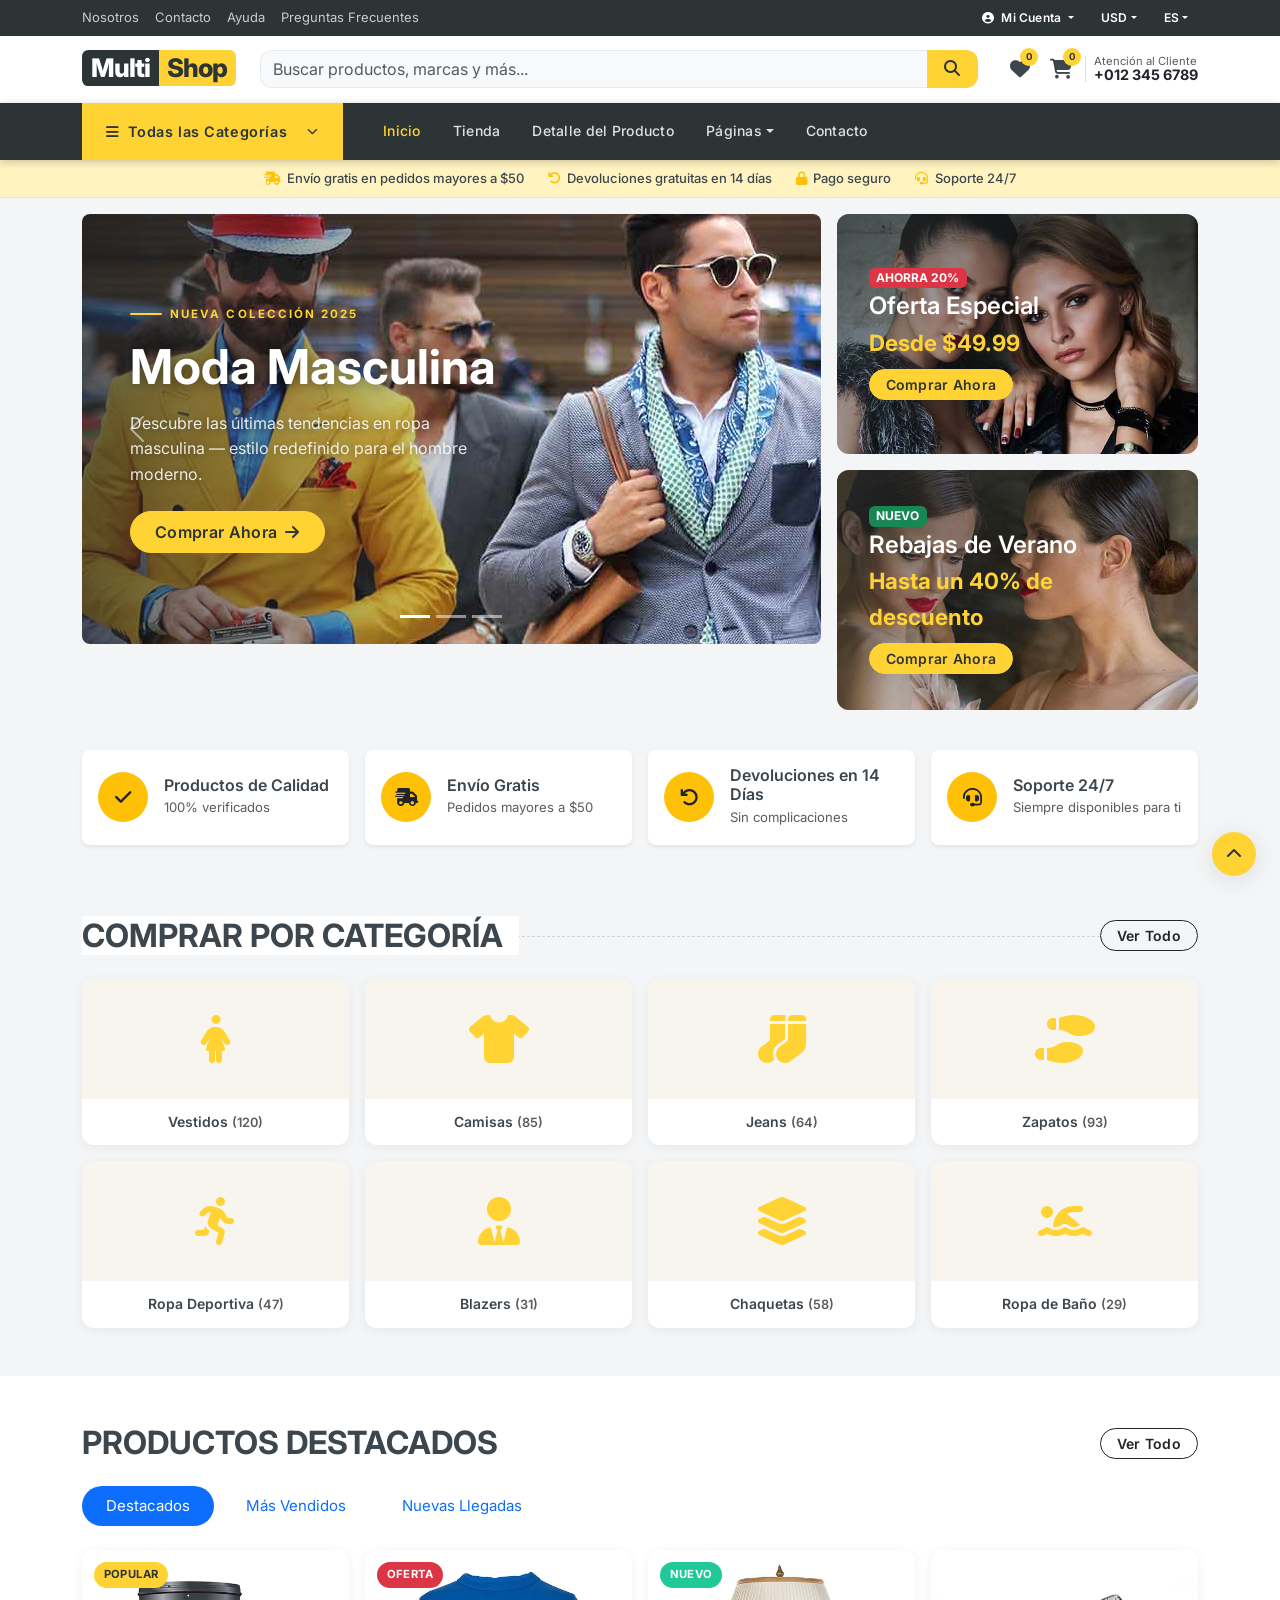
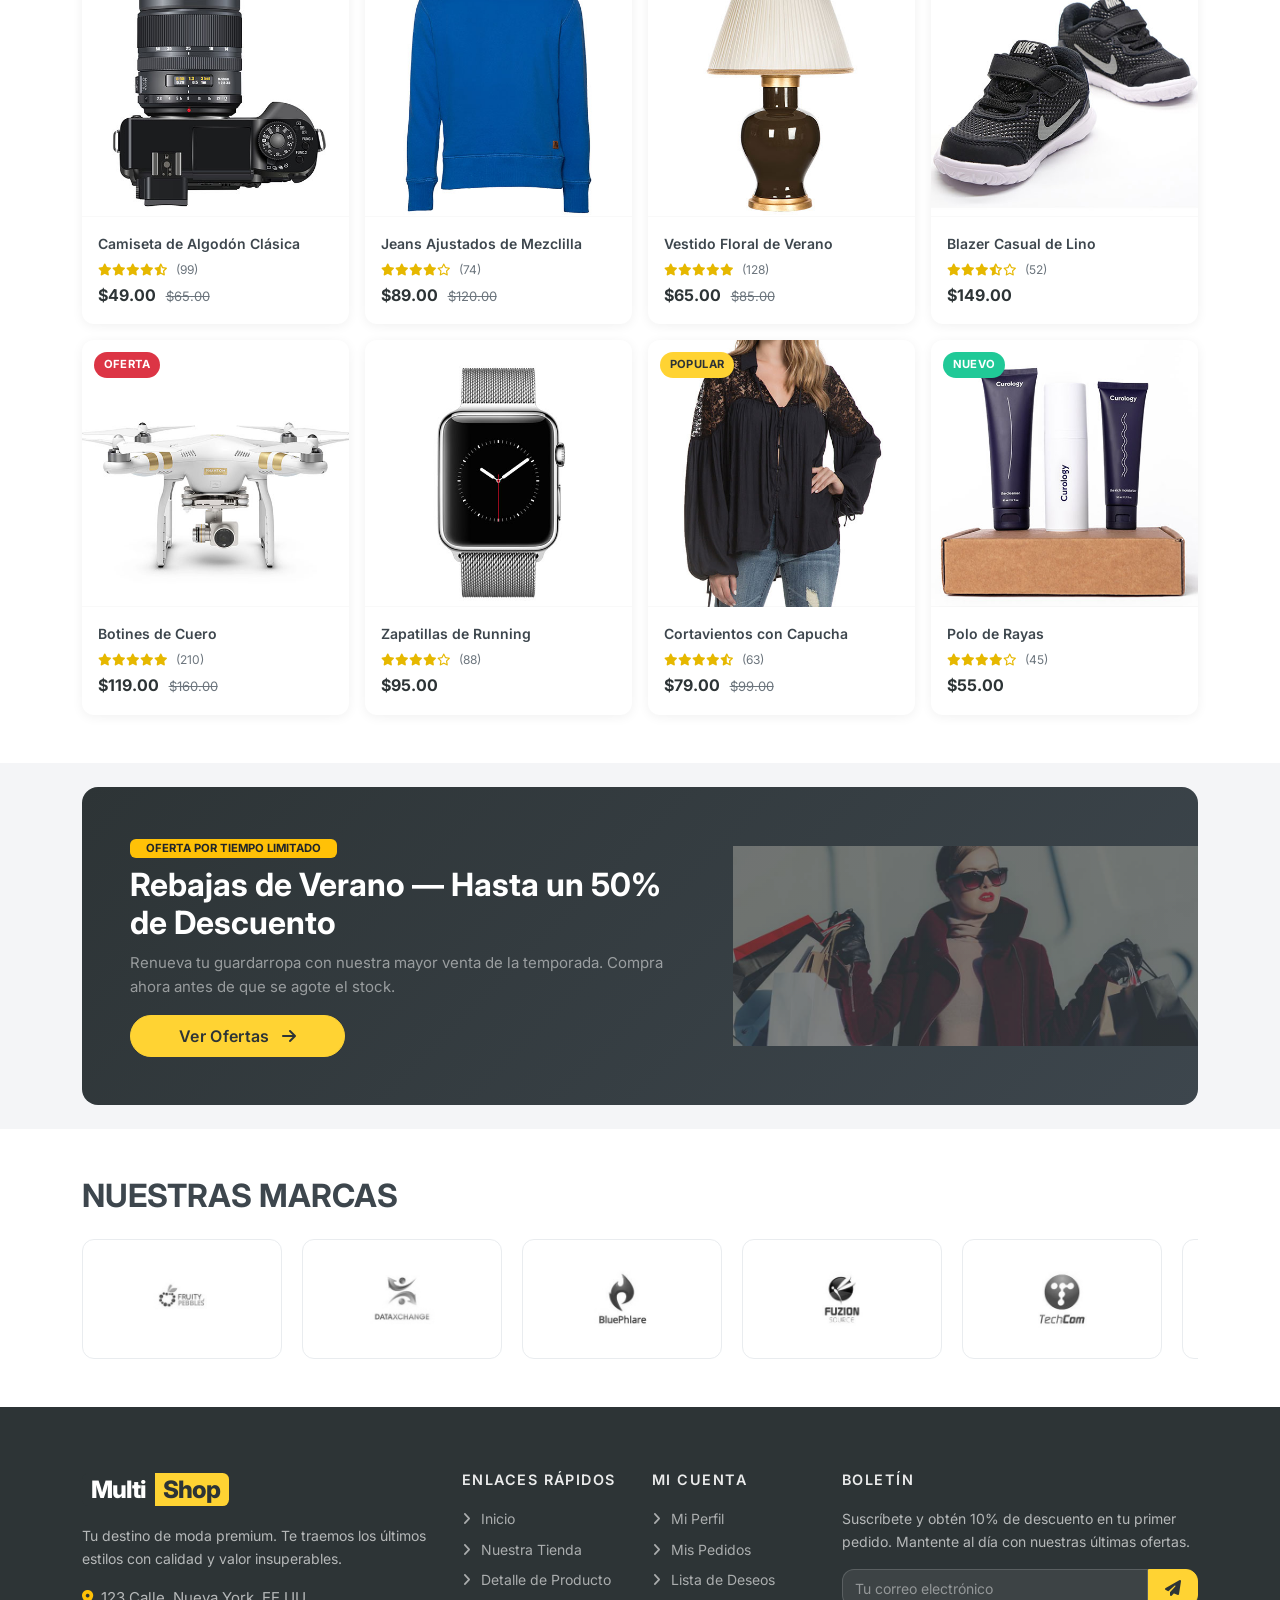
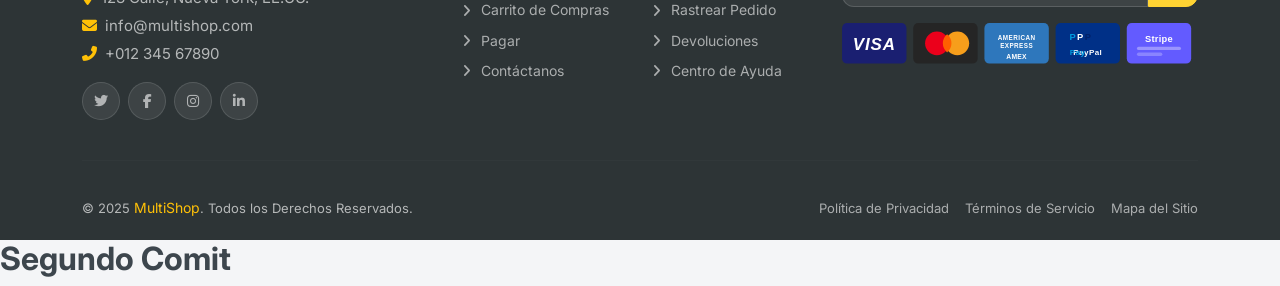
==== commit 7272824f: "Actualizo el index" ====
--- a/index.html
+++ b/index.html
@@ -801,7 +801,7 @@
     </div>
 </footer>
 <!-- ===== /FOOTER ===== -->
-
+<h2> Segundo Comit </h2>
 <!-- Back to Top -->
 <a href="#" class="back-to-top d-flex" id="backToTop"><i class="fa fa-chevron-up"></i></a>
 
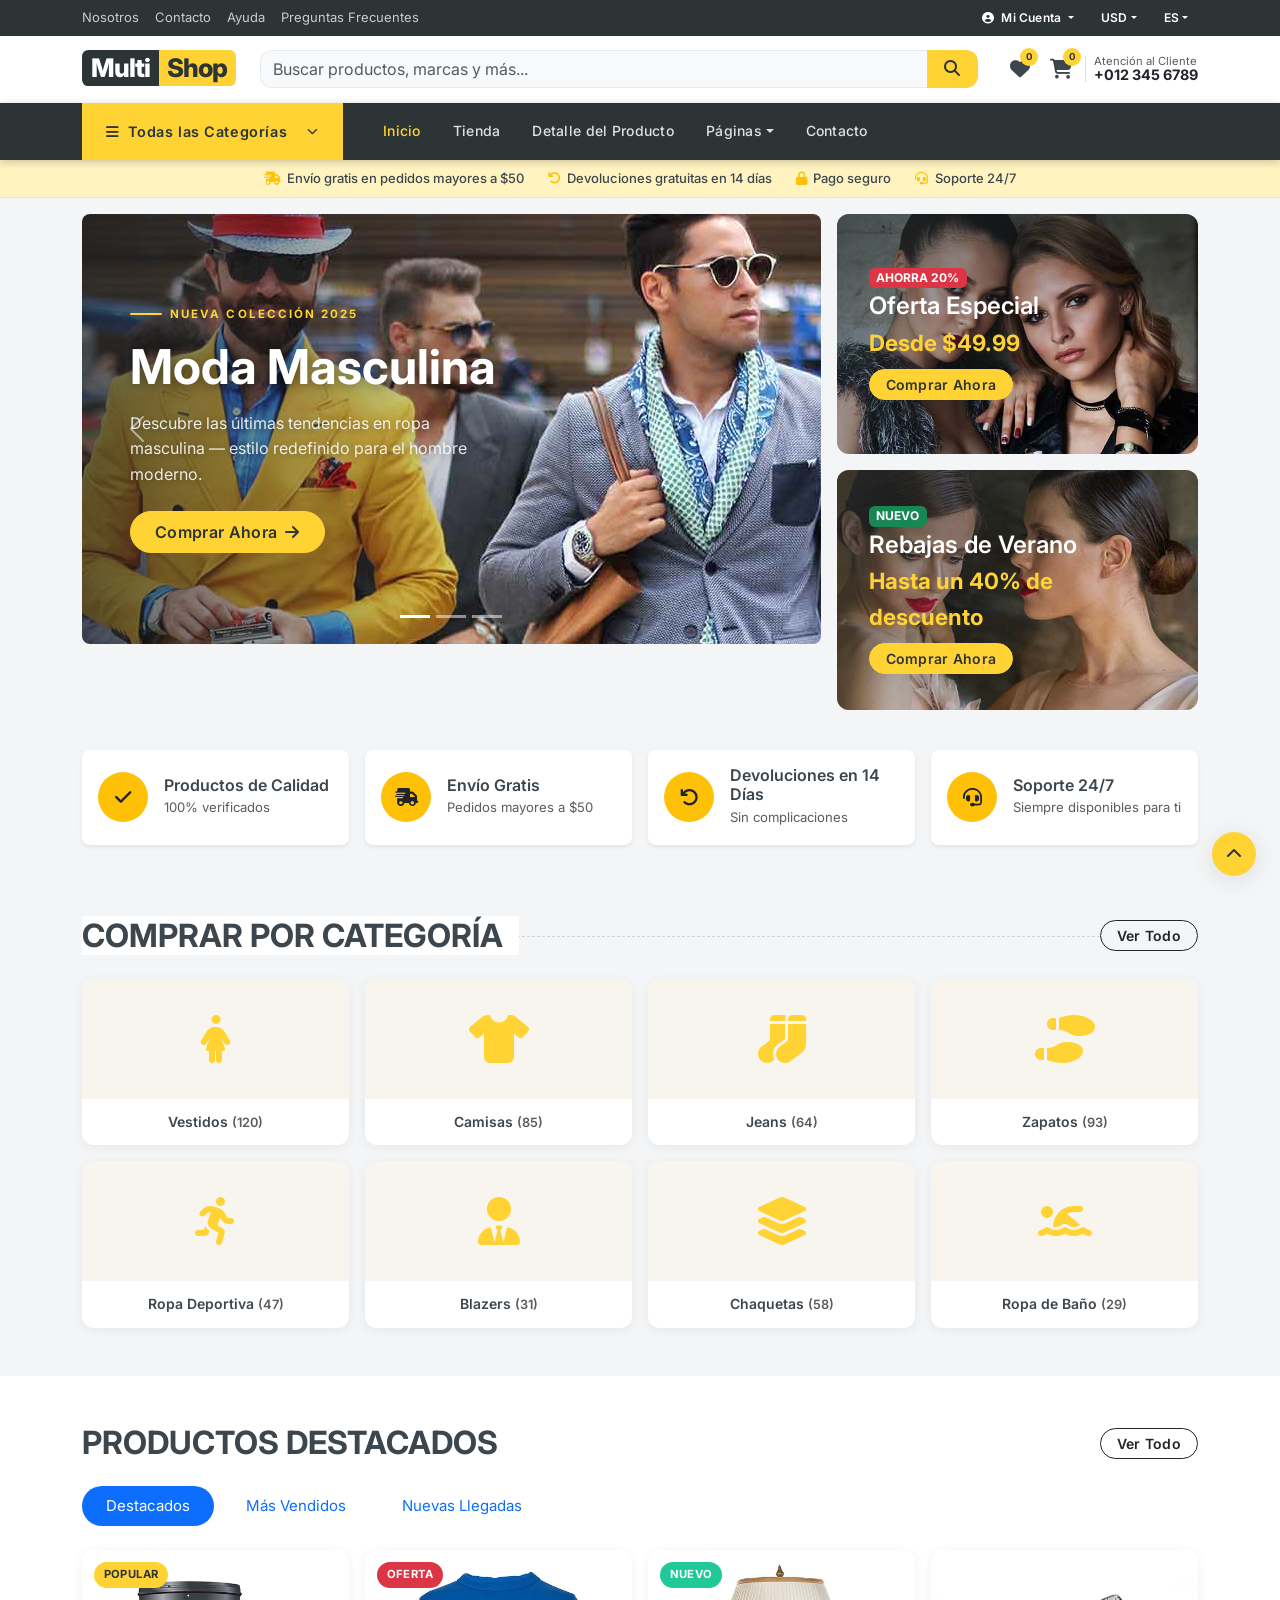
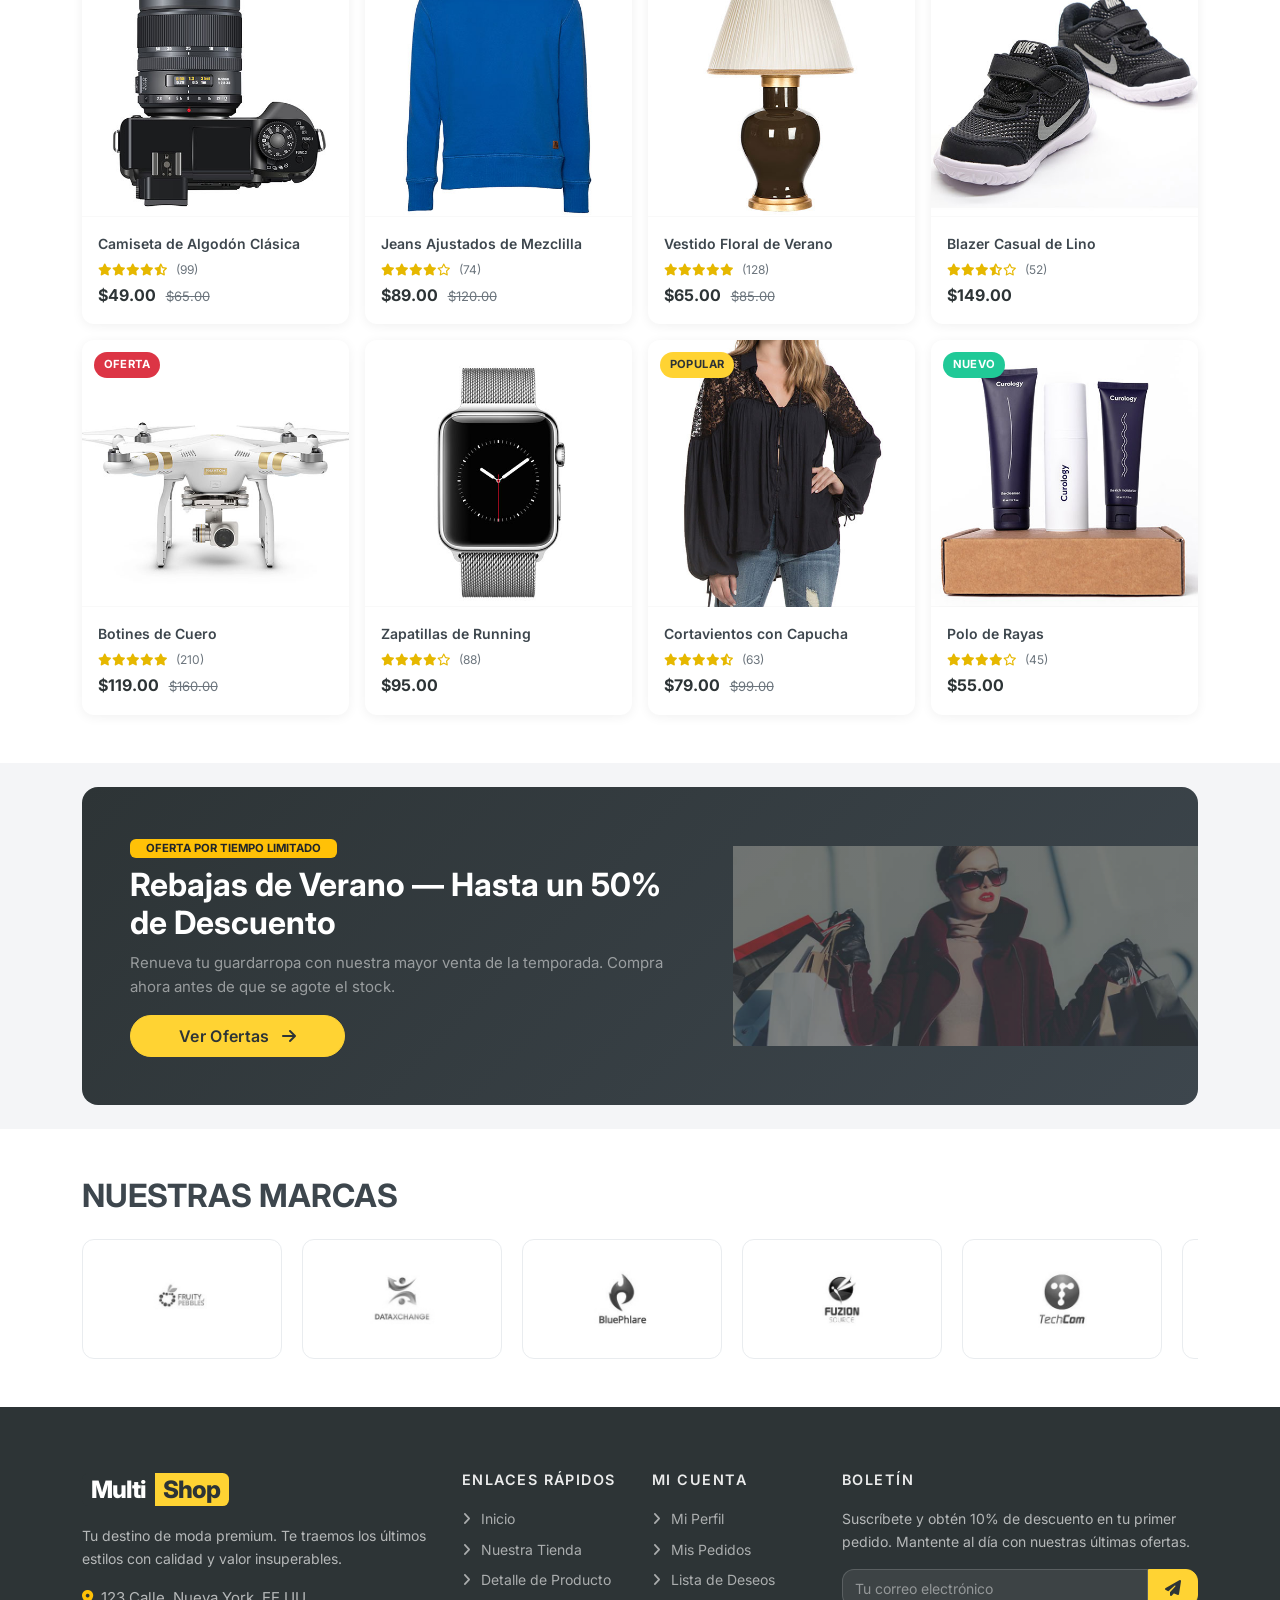
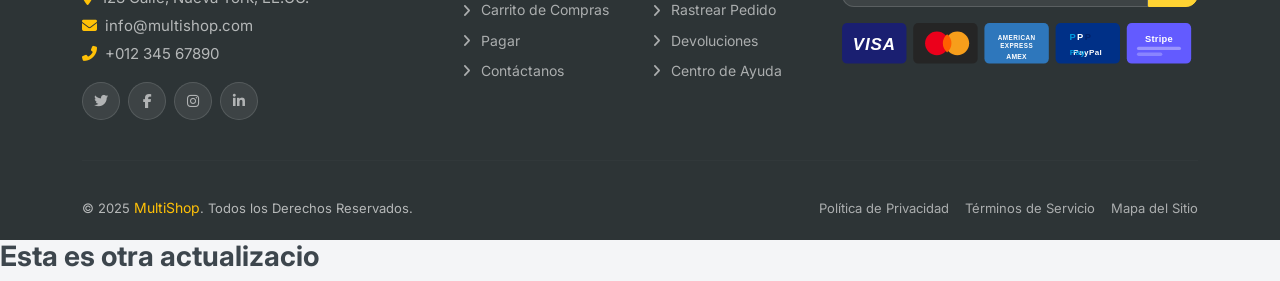
==== commit 5f063bb1: "Actulizo Index de nuevo" ====
--- a/index.html
+++ b/index.html
@@ -801,7 +801,7 @@
     </div>
 </footer>
 <!-- ===== /FOOTER ===== -->
-<h2> Segundo Comit </h2>
+<h3> Esta es otra actualizacio </h3>
 <!-- Back to Top -->
 <a href="#" class="back-to-top d-flex" id="backToTop"><i class="fa fa-chevron-up"></i></a>
 
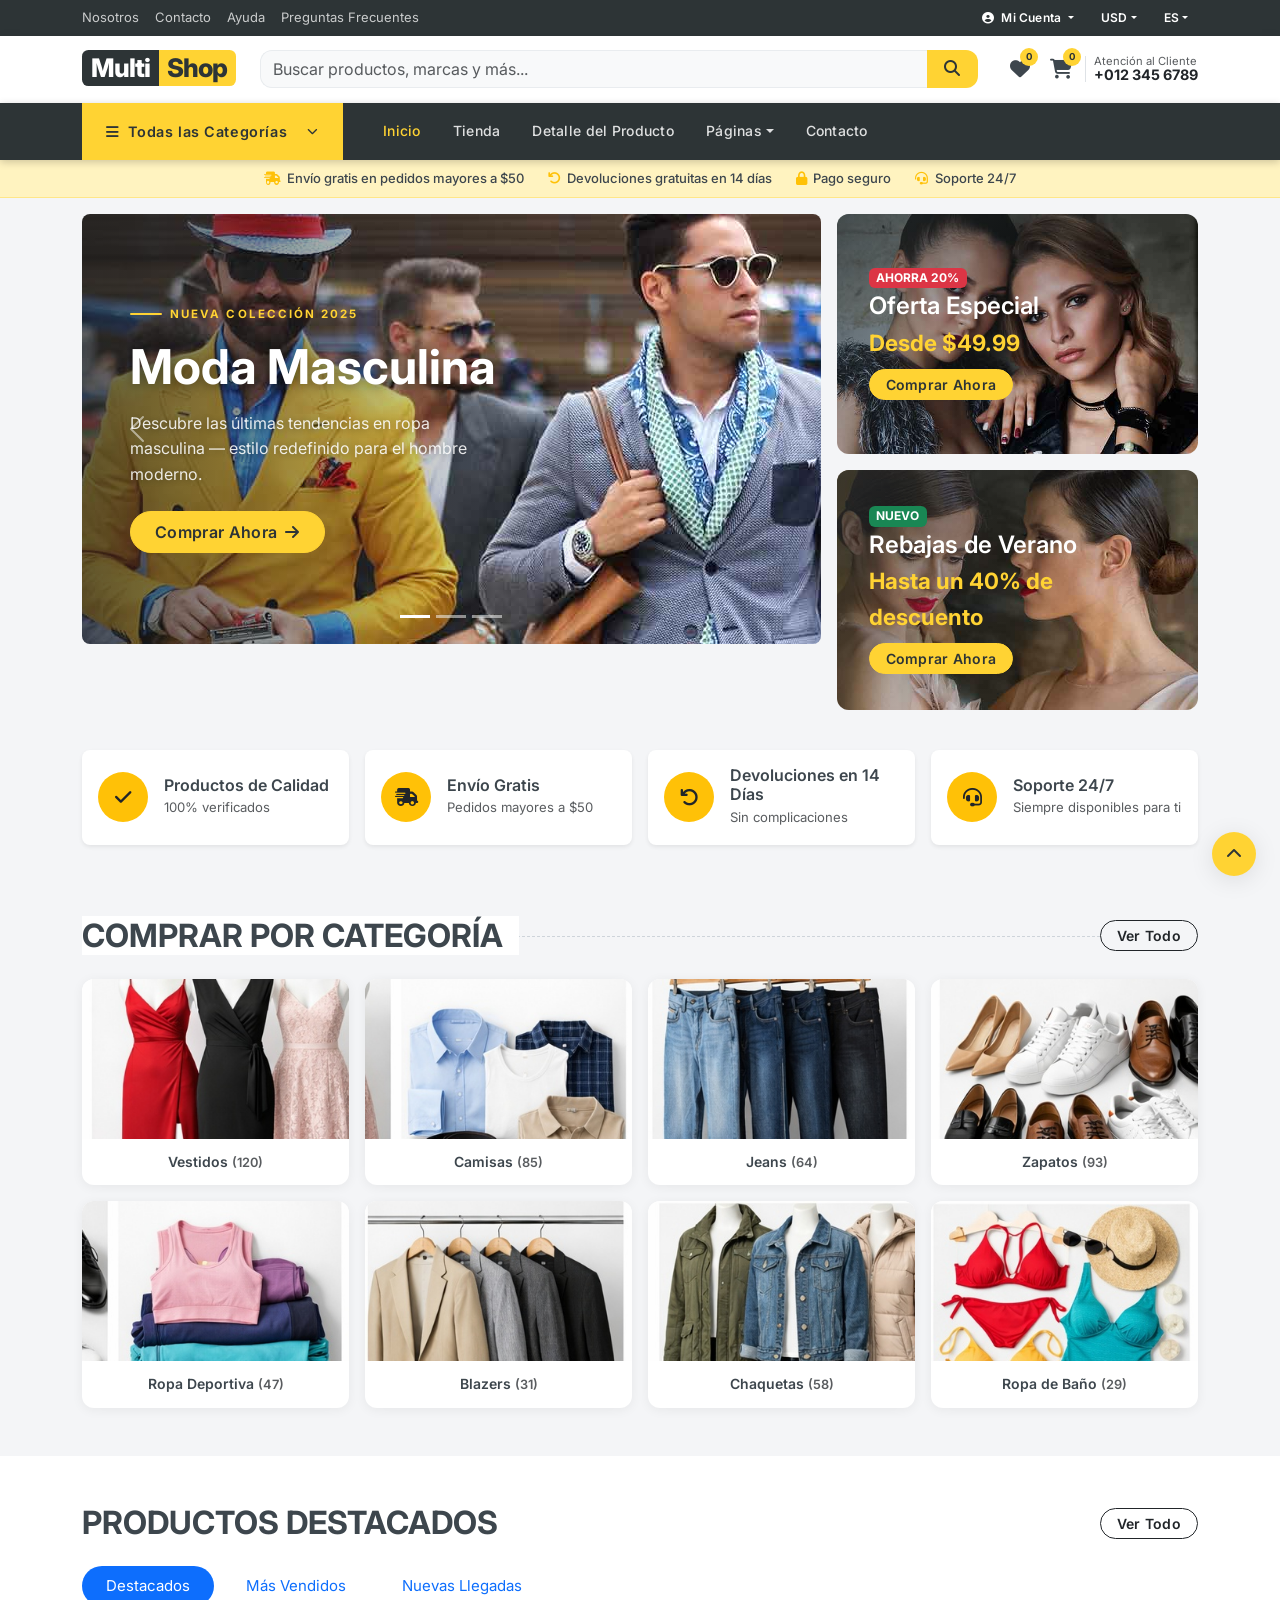
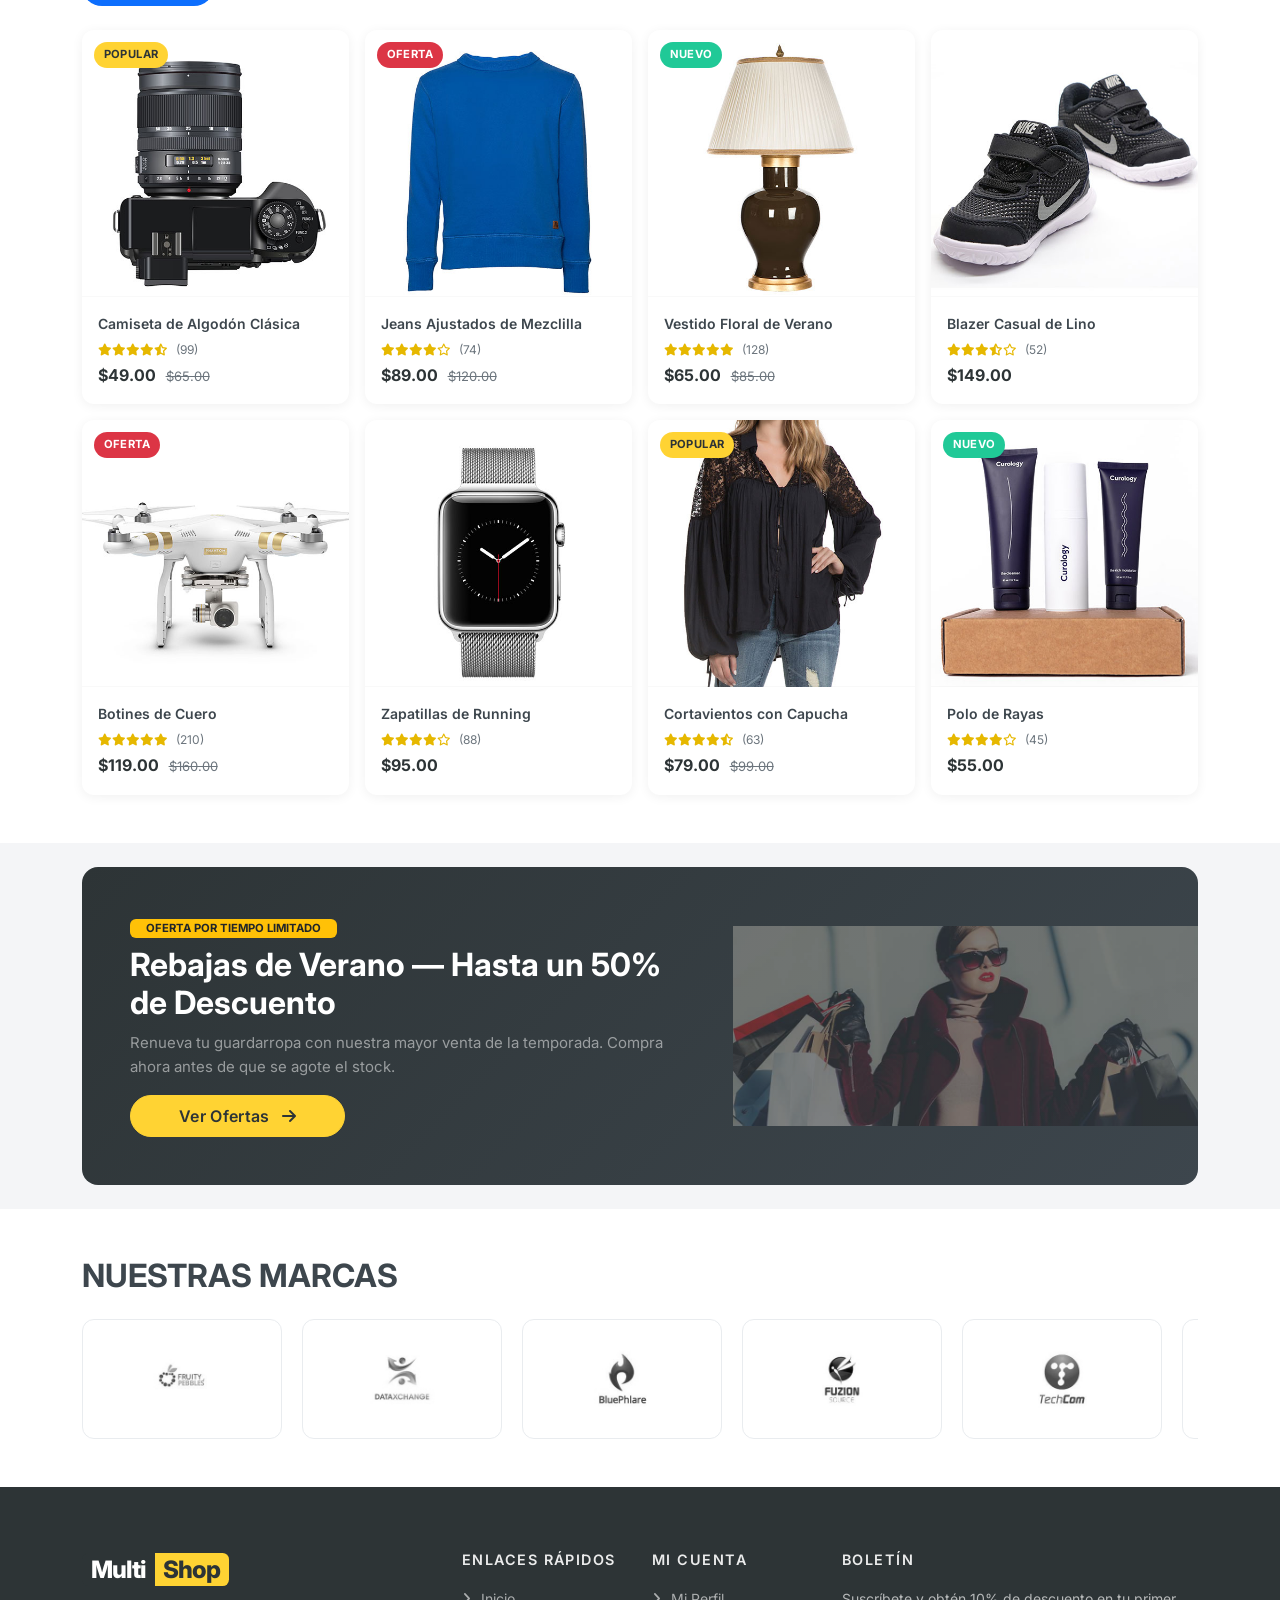
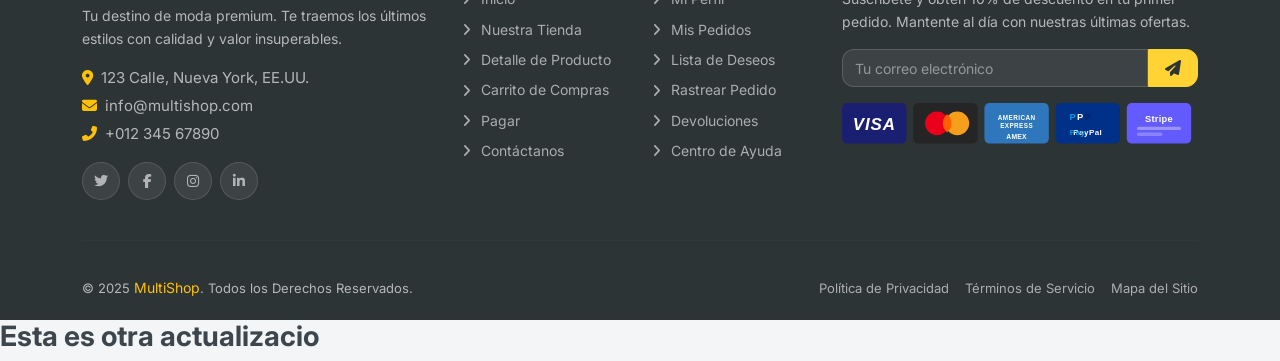
==== commit 61c1f09e: "Reemplazar imágenes de categorías con fotos reales y eliminar placeholders" ====
--- a/index.html
+++ b/index.html
@@ -337,7 +337,7 @@
             <div class="col-6 col-md-4 col-lg-3">
                 <a href="shop.html" class="text-decoration-none">
                     <div class="cat-card">
-                        <div class="cat-img-wrap"><i class="fa fa-person-dress"></i></div>
+                        <div class="cat-img-wrap"><img src="img/cat-vestidos.jpg" alt="Vestidos"></div>
                         <div class="cat-title">Vestidos <span class="text-muted fw-400" style="font-size:.8rem;">(120)</span></div>
                     </div>
                 </a>
@@ -345,7 +345,7 @@
             <div class="col-6 col-md-4 col-lg-3">
                 <a href="shop.html" class="text-decoration-none">
                     <div class="cat-card">
-                        <div class="cat-img-wrap"><i class="fa fa-shirt"></i></div>
+                        <div class="cat-img-wrap"><img src="img/cat-camisas.jpg" alt="Camisas"></div>
                         <div class="cat-title">Camisas <span class="text-muted fw-400" style="font-size:.8rem;">(85)</span></div>
                     </div>
                 </a>
@@ -353,7 +353,7 @@
             <div class="col-6 col-md-4 col-lg-3">
                 <a href="shop.html" class="text-decoration-none">
                     <div class="cat-card">
-                        <div class="cat-img-wrap"><i class="fa fa-socks"></i></div>
+                        <div class="cat-img-wrap"><img src="img/cat-jeans.jpg" alt="Jeans"></div>
                         <div class="cat-title">Jeans <span class="text-muted fw-400" style="font-size:.8rem;">(64)</span></div>
                     </div>
                 </a>
@@ -361,7 +361,7 @@
             <div class="col-6 col-md-4 col-lg-3">
                 <a href="shop.html" class="text-decoration-none">
                     <div class="cat-card">
-                        <div class="cat-img-wrap"><i class="fa fa-shoe-prints"></i></div>
+                        <div class="cat-img-wrap"><img src="img/cat-zapatos.jpg" alt="Zapatos"></div>
                         <div class="cat-title">Zapatos <span class="text-muted fw-400" style="font-size:.8rem;">(93)</span></div>
                     </div>
                 </a>
@@ -369,7 +369,7 @@
             <div class="col-6 col-md-4 col-lg-3">
                 <a href="shop.html" class="text-decoration-none">
                     <div class="cat-card">
-                        <div class="cat-img-wrap"><i class="fa fa-person-running"></i></div>
+                        <div class="cat-img-wrap"><img src="img/cat-deportiva.jpg" alt="Ropa Deportiva"></div>
                         <div class="cat-title">Ropa Deportiva <span class="text-muted fw-400" style="font-size:.8rem;">(47)</span></div>
                     </div>
                 </a>
@@ -377,7 +377,7 @@
             <div class="col-6 col-md-4 col-lg-3">
                 <a href="shop.html" class="text-decoration-none">
                     <div class="cat-card">
-                        <div class="cat-img-wrap"><i class="fa fa-user-tie"></i></div>
+                        <div class="cat-img-wrap"><img src="img/cat-blazers.jpg" alt="Blazers"></div>
                         <div class="cat-title">Blazers <span class="text-muted fw-400" style="font-size:.8rem;">(31)</span></div>
                     </div>
                 </a>
@@ -385,7 +385,7 @@
             <div class="col-6 col-md-4 col-lg-3">
                 <a href="shop.html" class="text-decoration-none">
                     <div class="cat-card">
-                        <div class="cat-img-wrap"><i class="fa fa-layer-group"></i></div>
+                        <div class="cat-img-wrap"><img src="img/cat-chaquetas.jpg" alt="Chaquetas"></div>
                         <div class="cat-title">Chaquetas <span class="text-muted fw-400" style="font-size:.8rem;">(58)</span></div>
                     </div>
                 </a>
@@ -393,7 +393,7 @@
             <div class="col-6 col-md-4 col-lg-3">
                 <a href="shop.html" class="text-decoration-none">
                     <div class="cat-card">
-                        <div class="cat-img-wrap"><i class="fa fa-person-swimming"></i></div>
+                        <div class="cat-img-wrap"><img src="img/cat-banio.jpg" alt="Ropa de Baño"></div>
                         <div class="cat-title">Ropa de Baño <span class="text-muted fw-400" style="font-size:.8rem;">(29)</span></div>
                     </div>
                 </a>
--- a/css/style.css
+++ b/css/style.css
@@ -394,27 +394,18 @@
 
 .cat-card .cat-img-wrap {
   overflow: hidden;
-  height: 120px;
-  background: #f8f4ee;
-  display: flex;
-  align-items: center;
-  justify-content: center;
-  transition: var(--transition);
-}
-
-.cat-card .cat-img-wrap i {
-  font-size: 3rem;
-  color: var(--primary);
-  transition: var(--transition);
-}
-
-.cat-card:hover .cat-img-wrap {
-  background: var(--primary);
-}
-
-.cat-card:hover .cat-img-wrap i {
-  color: #fff;
-  transform: scale(1.15);
+  height: 160px;
+}
+
+.cat-card .cat-img-wrap img {
+  width: 100%;
+  height: 100%;
+  object-fit: cover;
+  transition: var(--transition);
+}
+
+.cat-card:hover .cat-img-wrap img {
+  transform: scale(1.08);
 }
 
 .cat-card .cat-title {
